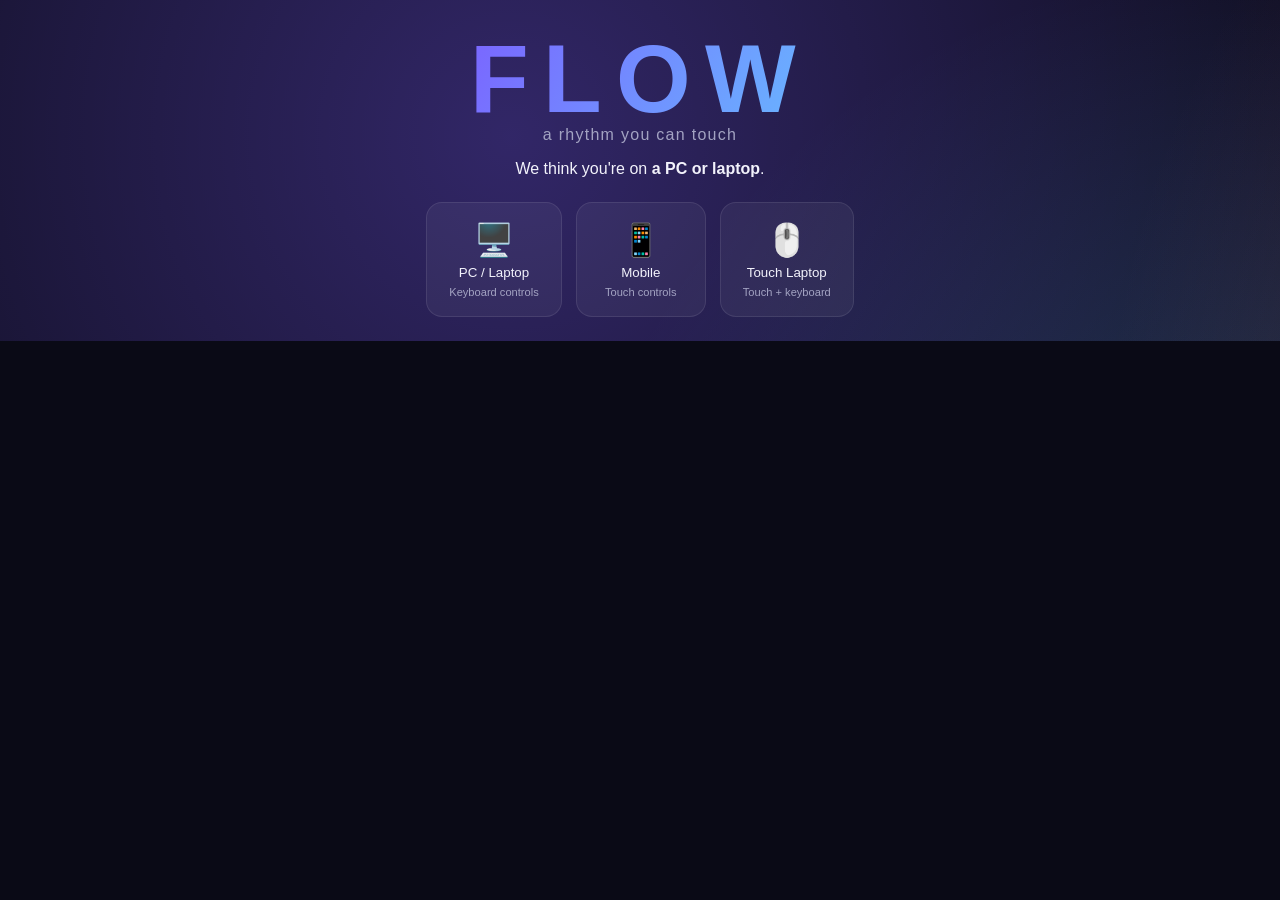
==== index.html @ d4b18729 "Build Flow: a mobile/touch-compatible 3D rhythm game - Auto device detection (PC/Mobile/Touch) with " ====
<!doctype html>
<html lang="en">
<head>
<meta charset="UTF-8" />
<meta name="viewport" content="width=device-width, initial-scale=1, maximum-scale=1, user-scalable=no, viewport-fit=cover" />
<title>Flow — Rhythm Game</title>
<meta name="theme-color" content="#0a0a16" />
<link rel="stylesheet" href="css/style.css" />
</head>
<body>

<!-- ===================== BOOT / DEVICE DETECT ===================== -->
<section id="screen-boot" class="screen active">
  <div class="boot-bg"></div>
  <div class="boot-content">
    <h1 class="logo">FLOW</h1>
    <p class="tagline">a rhythm you can touch</p>
    <div id="boot-detecting" class="boot-detecting">
      <div class="spinner"></div>
      <p>Detecting your device…</p>
    </div>
    <div id="boot-result" class="boot-result hidden">
      <p id="boot-guess-text">We think you're on <strong id="boot-guess">a device</strong>.</p>
      <div class="boot-choices">
        <button class="choice-card" data-platform="pc">
          <span class="choice-icon">🖥️</span>
          <span>PC / Laptop</span>
          <small>Keyboard controls</small>
        </button>
        <button class="choice-card" data-platform="mobile">
          <span class="choice-icon">📱</span>
          <span>Mobile</span>
          <small>Touch controls</small>
        </button>
        <button class="choice-card" data-platform="touch">
          <span class="choice-icon">🖱️</span>
          <span>Touch Laptop</span>
          <small>Touch + keyboard</small>
        </button>
      </div>
    </div>
  </div>
</section>

<!-- ===================== MAIN MENU ===================== -->
<section id="screen-menu" class="screen">
  <div class="menu-bg" id="menu-bg"></div>
  <header class="menu-header">
    <h1 class="logo small">FLOW</h1>
    <button id="btn-settings" class="icon-btn" aria-label="Settings">⚙️</button>
  </header>
  <nav class="menu-grid">
    <button class="menu-tile tile-story" data-go="screen-story">
      <span class="tile-emoji">📖</span>
      <span class="tile-title">Story Mode</span>
      <span class="tile-sub">An original 6-chapter journey</span>
    </button>
    <button class="menu-tile tile-library" data-go="screen-library">
      <span class="tile-emoji">🎵</span>
      <span class="tile-title">Your Music</span>
      <span class="tile-sub">Play your own songs</span>
    </button>
    <button class="menu-tile tile-connect" id="tile-connect">
      <span class="tile-emoji">🔗</span>
      <span class="tile-title">Connect Streaming</span>
      <span class="tile-sub">Spotify / Apple Music</span>
    </button>
    <button class="menu-tile tile-freeplay" id="tile-freeplay" disabled>
      <span class="tile-emoji">⚡</span>
      <span class="tile-title">Quick Flow</span>
      <span class="tile-sub">Random track from your library</span>
    </button>
  </nav>
  <footer class="menu-footer">
    <span id="menu-platform-badge" class="badge"></span>
  </footer>
</section>

<!-- ===================== SETTINGS ===================== -->
<section id="screen-settings" class="screen">
  <div class="panel-header">
    <button class="back-btn" data-go="screen-menu">←</button>
    <h2>Settings</h2>
  </div>
  <div class="settings-list">
    <label class="setting-row">
      <span>Graphics quality</span>
      <select id="opt-quality">
        <option value="auto">Auto (recommended)</option>
        <option value="low">Low — old laptops</option>
        <option value="medium">Medium</option>
        <option value="high">High</option>
      </select>
    </label>
    <label class="setting-row">
      <span>Screen shake</span>
      <input type="checkbox" id="opt-shake" checked />
    </label>
    <label class="setting-row">
      <span>Particles</span>
      <input type="checkbox" id="opt-particles" checked />
    </label>
    <label class="setting-row">
      <span>Control scheme</span>
      <select id="opt-platform">
        <option value="pc">PC / Keyboard</option>
        <option value="mobile">Mobile / Touch</option>
        <option value="touch">Touch Laptop</option>
      </select>
    </label>
    <div class="setting-row">
      <span id="fps-readout">FPS: --</span>
    </div>
  </div>
</section>

<!-- ===================== STORY MODE (chapter select) ===================== -->
<section id="screen-story" class="screen">
  <div class="panel-header">
    <button class="back-btn" data-go="screen-menu">←</button>
    <h2>Story Mode</h2>
  </div>
  <div id="story-chapters" class="chapter-grid"></div>
</section>

<!-- ===================== NARRATIVE ===================== -->
<section id="screen-narrative" class="screen">
  <div class="narrative-wrap">
    <div id="narrative-art" class="narrative-art"></div>
    <div class="narrative-box">
      <div id="narrative-speaker" class="narrative-speaker"></div>
      <p id="narrative-text" class="narrative-text"></p>
      <button id="narrative-continue" class="primary-btn">Continue ▸</button>
    </div>
  </div>
</section>

<!-- ===================== YOUR MUSIC LIBRARY ===================== -->
<section id="screen-library" class="screen">
  <div class="panel-header">
    <button class="back-btn" data-go="screen-menu">←</button>
    <h2>Your Music</h2>
  </div>
  <div class="library-toolbar">
    <input id="library-search" type="search" placeholder="Search by artist or title…" autocomplete="off" />
    <button id="btn-add-track" class="primary-btn small">＋ Add Song</button>
  </div>
  <div id="library-empty" class="library-empty">
    <p>No songs yet. Add an audio file (and optional album art + lyrics) to get started.</p>
  </div>
  <div id="library-list" class="library-list"></div>

  <input type="file" id="file-audio" accept="audio/*" class="hidden-input" />
  <input type="file" id="file-art" accept="image/*" class="hidden-input" />
  <input type="file" id="file-lyrics" accept=".lrc,.txt" class="hidden-input" />
</section>

<!-- ===================== ADD TRACK MODAL ===================== -->
<div id="modal-add-track" class="modal hidden">
  <div class="modal-card">
    <h3>Add a song</h3>
    <button class="upload-row" id="pick-audio">🎧 <span id="pick-audio-label">Choose audio file (required)</span></button>
    <button class="upload-row" id="pick-art">🖼️ <span id="pick-art-label">Choose album art (optional)</span></button>
    <button class="upload-row" id="pick-lyrics">📝 <span id="pick-lyrics-label">Choose lyrics .lrc/.txt (optional)</span></button>
    <div id="art-preview-wrap" class="art-preview-wrap hidden">
      <img id="art-preview" alt="album art preview" />
    </div>
    <label class="field">
      <span>Title</span>
      <input id="add-title" type="text" placeholder="Song title" />
    </label>
    <label class="field">
      <span>Artist</span>
      <input id="add-artist" type="text" placeholder="Artist name" />
    </label>
    <div class="modal-actions">
      <button id="add-cancel" class="ghost-btn">Cancel</button>
      <button id="add-save" class="primary-btn">Save Song</button>
    </div>
  </div>
</div>

<!-- ===================== CONNECT STREAMING ===================== -->
<div id="modal-connect" class="modal hidden">
  <div class="modal-card">
    <h3>Connect Spotify / Apple Music</h3>
    <p class="modal-note">
      Streaming APIs require a registered developer app, server-side OAuth secrets,
      and (for Spotify) a Premium account for full-track playback — none of which
      can be safely embedded in a downloadable client. Rather than faking a search
      that returns random unrelated songs, Flow keeps this path honest:
    </p>
    <ul class="modal-list">
      <li>✅ Use <strong>Your Music</strong> to import any song you own or have rights to as a local file — full accuracy, works offline.</li>
      <li>🛠️ If you run your own backend, drop your Spotify/Apple client credentials into <code>js/streaming-config.js</code> and flip <code>ENABLED = true</code> — Flow already calls the hook in <code>js/streaming.js</code>.</li>
    </ul>
    <div class="modal-actions">
      <button id="connect-close" class="primary-btn">Got it</button>
    </div>
  </div>
</div>

<!-- ===================== GAME ===================== -->
<section id="screen-game" class="screen">
  <canvas id="game-canvas"></canvas>
  <div id="game-vignette"></div>

  <div class="hud-top">
    <div class="hud-left">
      <div id="hud-score">0</div>
      <div id="hud-combo" class="hud-combo hidden">0x</div>
    </div>
    <div id="album-corner" class="album-corner hidden">
      <img id="album-corner-img" alt="" />
      <div class="album-corner-text">
        <div id="album-corner-title"></div>
        <div id="album-corner-artist"></div>
      </div>
    </div>
    <button id="btn-pause" class="icon-btn">⏸</button>
  </div>

  <div id="flow-meter" class="flow-meter"><div id="flow-fill" class="flow-fill"></div><span>FLOW</span></div>

  <div id="lyrics-panel" class="lyrics-panel hidden">
    <div id="lyrics-scroll" class="lyrics-scroll"></div>
  </div>

  <div id="touch-lanes" class="touch-lanes hidden"></div>

  <div id="judgement-pop" class="judgement-pop"></div>

  <div id="pause-overlay" class="modal hidden">
    <div class="modal-card">
      <h3>Paused</h3>
      <div class="modal-actions vertical">
        <button id="btn-resume" class="primary-btn">Resume</button>
        <button id="btn-restart" class="ghost-btn">Restart Song</button>
        <button id="btn-quit" class="ghost-btn">Quit to Menu</button>
      </div>
    </div>
  </div>
</section>

<!-- ===================== RESULTS ===================== -->
<section id="screen-results" class="screen">
  <div class="results-wrap">
    <h2 id="results-title">Song Complete</h2>
    <div class="results-grade" id="results-grade">S</div>
    <div class="results-stats">
      <div><span id="stat-score">0</span><small>Score</small></div>
      <div><span id="stat-combo">0</span><small>Max Combo</small></div>
      <div><span id="stat-accuracy">0%</span><small>Accuracy</small></div>
    </div>
    <div class="results-breakdown">
      <div class="judge-row perfect"><span>Perfect</span><span id="j-perfect">0</span></div>
      <div class="judge-row great"><span>Great</span><span id="j-great">0</span></div>
      <div class="judge-row good"><span>Good</span><span id="j-good">0</span></div>
      <div class="judge-row miss"><span>Miss</span><span id="j-miss">0</span></div>
    </div>
    <div class="modal-actions">
      <button id="results-continue" class="primary-btn">Continue</button>
      <button id="results-menu" class="ghost-btn">Menu</button>
    </div>
  </div>
</section>

<script src="js/vendor/three.min.js"></script>
<script src="js/device.js"></script>
<script src="js/color.js"></script>
<script src="js/audio-engine.js"></script>
<script src="js/story-data.js"></script>
<script src="js/streaming-config.js"></script>
<script src="js/streaming.js"></script>
<script src="js/library.js"></script>
<script src="js/lyrics.js"></script>
<script src="js/game.js"></script>
<script src="js/main.js"></script>
</body>
</html>
---- css/style.css ----
/* ===== Design tokens ===== */
:root{
  --bg: #0a0a16;
  --bg2: #12122a;
  --primary: #7c5cff;
  --primary2: #ff5ca8;
  --accent: #5cf0ff;
  --text: #f2f2fb;
  --text-dim: #a3a3c2;
  --card: rgba(255,255,255,0.05);
  --card-border: rgba(255,255,255,0.09);
  --danger: #ff5c5c;
  --good: #5cff9d;
  --safe-top: env(safe-area-inset-top, 0px);
  --safe-bottom: env(safe-area-inset-bottom, 0px);
  --safe-left: env(safe-area-inset-left, 0px);
  --safe-right: env(safe-area-inset-right, 0px);
}

*{ box-sizing:border-box; -webkit-tap-highlight-color: transparent; }
html,body{
  margin:0; padding:0; width:100%; height:100%; overflow:hidden;
  background:var(--bg); color:var(--text);
  font-family: -apple-system, BlinkMacSystemFont, "Segoe UI", Roboto, Inter, sans-serif;
  touch-action: none;
  user-select: none;
}
button, select, input{ font-family: inherit; }

.hidden{ display:none !important; }

/* ===== Screens ===== */
.screen{
  position:fixed; inset:0; display:none; flex-direction:column;
  padding-top: var(--safe-top); padding-bottom: var(--safe-bottom);
  padding-left: var(--safe-left); padding-right: var(--safe-right);
}
.screen.active{ display:flex; animation: screenIn .45s cubic-bezier(.2,.9,.25,1); }
@keyframes screenIn{
  from{ opacity:0; transform: translateY(14px) scale(.99); }
  to{ opacity:1; transform: translateY(0) scale(1); }
}

/* ===== Boot ===== */
#screen-boot{ align-items:center; justify-content:center; position:relative; }
.boot-bg{
  position:absolute; inset:0;
  background:
    radial-gradient(circle at 20% 20%, rgba(124,92,255,.35), transparent 45%),
    radial-gradient(circle at 80% 70%, rgba(255,92,168,.3), transparent 45%),
    radial-gradient(circle at 50% 100%, rgba(92,240,255,.2), transparent 50%),
    var(--bg);
  background-size: 200% 200%;
  animation: bgDrift 14s ease-in-out infinite alternate;
}
@keyframes bgDrift{ from{ background-position:0% 0%; } to{ background-position:100% 100%; } }
.boot-content{ position:relative; text-align:center; padding:24px; z-index:1; }
.logo{
  font-size: clamp(3rem, 12vw, 6rem); margin:0; letter-spacing:.15em;
  background: linear-gradient(120deg, var(--primary), var(--accent), var(--primary2));
  background-size: 300% 300%;
  -webkit-background-clip:text; background-clip:text; color:transparent;
  animation: gradientMove 6s ease infinite;
  font-weight:800;
}
.logo.small{ font-size: 1.6rem; margin:0; }
@keyframes gradientMove{ 0%{background-position:0% 50%} 50%{background-position:100% 50%} 100%{background-position:0% 50%} }
.tagline{ color:var(--text-dim); margin-top:-.5rem; letter-spacing:.08em; }
.spinner{
  width:36px; height:36px; margin: 1.5rem auto .5rem;
  border-radius:50%; border:3px solid var(--card-border); border-top-color: var(--accent);
  animation: spin 1s linear infinite;
}
@keyframes spin{ to{ transform:rotate(360deg); } }
.boot-detecting p{ color:var(--text-dim); }
.boot-result.hidden{ display:none; }
.boot-choices{ display:flex; gap:14px; flex-wrap:wrap; justify-content:center; margin-top:1.5rem; }
.choice-card{
  background:var(--card); border:1px solid var(--card-border); border-radius:16px;
  color:var(--text); padding:18px 22px; min-width:130px; cursor:pointer;
  display:flex; flex-direction:column; align-items:center; gap:6px;
  transition: transform .18s ease, background .18s ease, box-shadow .18s ease;
}
.choice-card:hover, .choice-card:active{ transform: translateY(-4px) scale(1.03); background: rgba(124,92,255,.18); box-shadow: 0 10px 30px rgba(124,92,255,.25); }
.choice-card .choice-icon{ font-size:2rem; }
.choice-card small{ color:var(--text-dim); }

/* ===== Menu ===== */
#screen-menu{ position:relative; align-items:stretch; }
.menu-bg{
  position:absolute; inset:0; z-index:0; overflow:hidden;
}
.menu-bg::before{
  content:""; position:absolute; width:70vmax; height:70vmax; right:-20vmax; bottom:-25vmax; border-radius:50%;
  background: radial-gradient(circle, rgba(255,92,168,.16), rgba(92,240,255,.1) 55%, transparent 72%);
  filter: blur(10px);
  animation: horizonHue 150s ease-in-out infinite alternate;
}
.menu-bg::after{
  content:""; position:absolute; inset:0;
  background: radial-gradient(circle at 15% 0%, rgba(124,92,255,.16), transparent 55%), var(--bg);
}
@keyframes horizonHue{
  from{ filter: blur(10px) hue-rotate(0deg); }
  to{ filter: blur(10px) hue-rotate(45deg); }
}
.menu-header{ display:flex; align-items:center; justify-content:space-between; padding: 16px 20px; position:relative; z-index:1; }
.icon-btn{
  background:var(--card); border:1px solid var(--card-border); color:var(--text);
  width:42px; height:42px; border-radius:50%; font-size:1.1rem; cursor:pointer;
}
.icon-btn:active{ transform: scale(.92); }
.menu-grid{
  position:relative; z-index:1; flex:1; display:grid; gap:16px; padding: 10px 20px 20px;
  grid-template-columns: repeat(2, 1fr);
  align-content:center; max-width:760px; margin:0 auto; width:100%;
}
.menu-tile{
  background:var(--card); border:1px solid var(--card-border); border-radius:20px;
  color:var(--text); display:flex; flex-direction:column; align-items:flex-start; justify-content:flex-end;
  gap:4px; padding:18px; text-align:left; cursor:pointer; position:relative; overflow:hidden;
  min-height: 130px;
  transition: transform .2s cubic-bezier(.2,.9,.25,1), box-shadow .2s ease;
}
.menu-tile::before{
  content:""; position:absolute; inset:0; opacity:.5;
  background: linear-gradient(135deg, rgba(124,92,255,.35), transparent 60%);
  transition: opacity .3s ease;
}
.menu-tile:hover, .menu-tile:active{ transform: translateY(-5px); box-shadow:0 14px 34px rgba(0,0,0,.35); }
.menu-tile:disabled{ opacity:.4; cursor:not-allowed; }
.tile-emoji{ font-size:1.8rem; z-index:1; }
.tile-title{ font-weight:700; font-size:1.05rem; z-index:1; }
.tile-sub{ color:var(--text-dim); font-size:.8rem; z-index:1; }
.menu-footer{ text-align:center; padding-bottom:14px; position:relative; z-index:1; }
.badge{ background:var(--card); border:1px solid var(--card-border); border-radius:20px; padding:4px 14px; font-size:.75rem; color:var(--text-dim); }

/* ===== Panels (settings/story/library) ===== */
.panel-header{ display:flex; align-items:center; gap:12px; padding: 16px 18px; }
.panel-header h2{ margin:0; }
.back-btn{
  background:var(--card); border:1px solid var(--card-border); color:var(--text);
  width:38px; height:38px; border-radius:50%; cursor:pointer; font-size:1.1rem;
}
.settings-list{ padding: 0 20px; display:flex; flex-direction:column; gap:14px; overflow-y:auto; }
.setting-row{ display:flex; align-items:center; justify-content:space-between; background:var(--card); border:1px solid var(--card-border); padding:14px 16px; border-radius:14px; }
.setting-row select{ background:#1a1a36; color:var(--text); border:1px solid var(--card-border); border-radius:8px; padding:6px 10px; }
.setting-row input[type=checkbox]{ width:20px; height:20px; }

/* ===== Story chapters ===== */
.chapter-grid{ flex:1; overflow-y:auto; padding: 6px 20px 20px; display:grid; gap:14px; grid-template-columns: repeat(auto-fill, minmax(220px,1fr)); }
.chapter-card{
  border-radius:18px; padding:16px; min-height:150px; cursor:pointer; position:relative; overflow:hidden;
  border:1px solid var(--card-border); color:#fff; display:flex; flex-direction:column; justify-content:flex-end;
  transition: transform .2s ease;
}
.chapter-card:hover, .chapter-card:active{ transform: scale(1.03); }
.chapter-card .ch-num{ position:absolute; top:12px; left:14px; font-size:.75rem; opacity:.8; letter-spacing:.1em; }
.chapter-card .ch-title{ font-weight:800; font-size:1.15rem; }
.chapter-card .ch-mood{ font-size:.78rem; opacity:.85; }
.chapter-card .ch-lock{ position:absolute; top:12px; right:14px; font-size:1.1rem; }
.chapter-card.locked{ filter:grayscale(.8) brightness(.6); cursor:not-allowed; }
.chapter-card .ch-stars{ margin-top:6px; letter-spacing:2px; }

/* ===== Narrative ===== */
#screen-narrative{ align-items:center; justify-content:center; background: var(--bg); }
.narrative-wrap{ width:min(720px, 92vw); display:flex; flex-direction:column; align-items:center; gap:18px; }
.narrative-art{ width:160px; height:160px; border-radius:24px; box-shadow:0 20px 60px rgba(0,0,0,.5); animation: floatY 3.5s ease-in-out infinite; }
@keyframes floatY{ 0%,100%{ transform:translateY(0);} 50%{ transform:translateY(-10px);} }
.narrative-box{ background:var(--card); border:1px solid var(--card-border); border-radius:20px; padding:22px; width:100%; }
.narrative-speaker{ font-weight:700; color:var(--accent); margin-bottom:6px; letter-spacing:.05em; }
.narrative-text{ min-height:70px; line-height:1.5; }
.primary-btn{
  background: linear-gradient(120deg, var(--primary), var(--primary2));
  border:none; color:#fff; padding:12px 22px; border-radius:14px; font-weight:700; cursor:pointer;
  transition: transform .15s ease, box-shadow .15s ease;
}
.primary-btn:active{ transform: scale(.96); }
.primary-btn.small{ padding:8px 16px; font-size:.85rem; }
.ghost-btn{
  background:transparent; border:1px solid var(--card-border); color:var(--text);
  padding:12px 22px; border-radius:14px; cursor:pointer;
}

/* ===== Library ===== */
.library-toolbar{ display:flex; gap:10px; padding: 0 20px 12px; }
#library-search{
  flex:1; background:var(--card); border:1px solid var(--card-border); color:var(--text);
  padding:12px 14px; border-radius:14px; font-size:1rem;
}
.library-empty{ text-align:center; color:var(--text-dim); padding: 40px 24px; }
.library-list{ flex:1; overflow-y:auto; padding: 0 20px 20px; display:flex; flex-direction:column; gap:10px; }
.track-row{
  display:flex; align-items:center; gap:12px; background:var(--card); border:1px solid var(--card-border);
  border-radius:16px; padding:10px; cursor:pointer; transition: transform .15s ease, background .15s ease;
}
.track-row:hover, .track-row:active{ transform: translateX(4px); background: rgba(124,92,255,.12); }
.track-art{ width:52px; height:52px; border-radius:10px; object-fit:cover; background:#222; flex-shrink:0; }
.track-meta{ flex:1; min-width:0; }
.track-title{ font-weight:600; white-space:nowrap; overflow:hidden; text-overflow:ellipsis; }
.track-artist{ color:var(--text-dim); font-size:.85rem; white-space:nowrap; overflow:hidden; text-overflow:ellipsis; }
.track-del{ background:none; border:none; color:var(--danger); font-size:1.1rem; cursor:pointer; padding:8px; }
.hidden-input{ display:none; }

/* ===== Modal ===== */
.modal{ position:fixed; inset:0; background:rgba(4,4,12,.7); backdrop-filter: blur(6px); display:flex; align-items:center; justify-content:center; z-index:50; padding:16px; }
.modal.hidden{ display:none; }
.modal-card{ background:var(--bg2); border:1px solid var(--card-border); border-radius:22px; padding:22px; width:min(440px,94vw); max-height:88vh; overflow-y:auto; }
.modal-card h3{ margin-top:0; }
.modal-note{ color:var(--text-dim); font-size:.88rem; line-height:1.5; }
.modal-list{ font-size:.85rem; color:var(--text-dim); line-height:1.6; padding-left:1.1em; }
.upload-row{
  width:100%; text-align:left; background:var(--card); border:1px solid var(--card-border); color:var(--text);
  padding:14px; border-radius:12px; margin-bottom:10px; cursor:pointer; display:flex; gap:10px; align-items:center;
}
.art-preview-wrap{ text-align:center; margin-bottom:10px; }
.art-preview-wrap img{ width:100px; height:100px; object-fit:cover; border-radius:14px; }
.field{ display:block; margin-bottom:10px; }
.field span{ display:block; font-size:.8rem; color:var(--text-dim); margin-bottom:4px; }
.field input{ width:100%; background:var(--card); border:1px solid var(--card-border); color:var(--text); padding:10px 12px; border-radius:10px; }
.modal-actions{ display:flex; gap:10px; justify-content:flex-end; margin-top:14px; }
.modal-actions.vertical{ flex-direction:column; }

/* ===== Game ===== */
#screen-game{ padding:0; background:#000; }
#game-canvas{ position:absolute; inset:0; width:100%; height:100%; display:block; }
#game-vignette{ position:absolute; inset:0; pointer-events:none; box-shadow: inset 0 0 160px rgba(0,0,0,.75); }
.hud-top{
  position:absolute; top: calc(var(--safe-top) + 10px); left:0; right:0; display:flex; align-items:center;
  justify-content:space-between; padding: 0 16px; z-index:5;
}
.hud-left{ display:flex; align-items:baseline; gap:10px; }
#hud-score{ font-size:1.6rem; font-weight:800; text-shadow:0 0 12px rgba(124,92,255,.8); font-variant-numeric: tabular-nums; }
.hud-combo{ color: var(--primary2); font-weight:800; font-size:1.1rem; animation: comboPulse .25s ease; }
@keyframes comboPulse{ from{ transform:scale(1.4);} to{ transform:scale(1);} }
.album-corner{ display:flex; align-items:center; gap:8px; background:rgba(0,0,0,.35); border-radius:14px; padding:6px 10px; backdrop-filter: blur(4px); }
.album-corner img{ width:34px; height:34px; border-radius:8px; object-fit:cover; }
.album-corner-text{ font-size:.7rem; line-height:1.2; max-width:120px; }
#album-corner-title{ font-weight:700; white-space:nowrap; overflow:hidden; text-overflow:ellipsis; }
#album-corner-artist{ color:var(--text-dim); white-space:nowrap; overflow:hidden; text-overflow:ellipsis; }

.flow-meter{
  position:absolute; top: calc(var(--safe-top) + 56px); left:16px; width:110px; height:14px;
  background:rgba(255,255,255,.08); border-radius:10px; overflow:hidden; z-index:5;
  border:1px solid var(--card-border); display:flex; align-items:center;
}
.flow-meter span{ position:absolute; left:6px; font-size:.55rem; letter-spacing:.1em; color:#fff; font-weight:700; z-index:1; }
.flow-fill{ height:100%; width:0%; background:linear-gradient(90deg, var(--accent), var(--primary2)); transition: width .15s linear; }

.lyrics-panel{
  position:absolute; top: 0; right:0; bottom:0; width: min(300px, 34vw);
  padding: 90px 18px 140px 22px; z-index:4; overflow:hidden;
  background: linear-gradient(90deg, transparent, rgba(6,6,16,.55) 30%);
  display:flex; align-items:center;
}
.lyrics-scroll{ display:flex; flex-direction:column; gap:14px; width:100%; transition: transform .35s ease; }
.lyric-line{ color: var(--text-dim); font-size:.95rem; line-height:1.4; opacity:.5; transition: all .3s ease; text-align:right; }
.lyric-line.active{ color:#fff; opacity:1; font-weight:700; font-size:1.15rem; text-shadow:0 0 14px rgba(124,92,255,.7); }

.touch-lanes{ position:absolute; left:0; right:0; bottom:0; height:26%; display:flex; z-index:6; padding-bottom: var(--safe-bottom); }
.touch-lane{ flex:1; border-top:2px solid rgba(255,255,255,.06); position:relative; }
.touch-lane::after{ content:attr(data-key); position:absolute; bottom:10px; left:50%; transform:translateX(-50%); color:rgba(255,255,255,.25); font-size:.75rem; font-weight:700; }
.touch-lane.pressed{ background: rgba(255,255,255,.12); }

.judgement-pop{
  position:absolute; left:50%; top:38%; transform:translate(-50%,-50%); z-index:6;
  font-size:1.8rem; font-weight:800; opacity:0; pointer-events:none;
}
.judgement-pop.show{ animation: judgePop .55s cubic-bezier(.2,.9,.25,1); }
@keyframes judgePop{
  0%{ opacity:0; transform:translate(-50%,-30%) scale(.6); }
  15%{ opacity:1; transform:translate(-50%,-50%) scale(1.15); }
  30%{ transform:translate(-50%,-50%) scale(1); }
  100%{ opacity:0; transform:translate(-50%,-65%) scale(1); }
}
.j-perfect{ color:#5cf0ff; text-shadow:0 0 16px #5cf0ff; }
.j-great{ color:#7cff5c; text-shadow:0 0 16px #7cff5c; }
.j-good{ color:#ffd75c; text-shadow:0 0 16px #ffd75c; }
.j-miss{ color:#ff5c5c; text-shadow:0 0 16px #ff5c5c; }

/* ===== Results ===== */
#screen-results{ align-items:center; justify-content:center; }
.results-wrap{ text-align:center; width:min(420px,92vw); }
.results-grade{
  font-size:5rem; font-weight:900; margin:6px 0;
  background: linear-gradient(120deg, var(--accent), var(--primary2));
  -webkit-background-clip:text; background-clip:text; color:transparent;
  animation: gradeIn .5s cubic-bezier(.2,.9,.25,1);
}
@keyframes gradeIn{ from{ transform:scale(.4) rotate(-8deg); opacity:0;} to{ transform:scale(1) rotate(0); opacity:1;} }
.results-stats{ display:flex; justify-content:center; gap:24px; margin:14px 0 20px; }
.results-stats span{ display:block; font-size:1.3rem; font-weight:800; }
.results-stats small{ color:var(--text-dim); font-size:.75rem; }
.results-breakdown{ background:var(--card); border:1px solid var(--card-border); border-radius:16px; padding:14px; margin-bottom:18px; }
.judge-row{ display:flex; justify-content:space-between; padding:5px 4px; font-size:.9rem; }
.judge-row.perfect span:first-child{ color:#5cf0ff; }
.judge-row.great span:first-child{ color:#7cff5c; }
.judge-row.good span:first-child{ color:#ffd75c; }
.judge-row.miss span:first-child{ color:#ff5c5c; }

/* ===== Responsive ===== */
@media (max-width: 640px){
  .menu-grid{ grid-template-columns: 1fr; }
  .lyrics-panel{ width: 100%; padding: 90px 16px 160px; background: linear-gradient(180deg, transparent, rgba(6,6,16,.7) 60%); align-items:flex-end; }
  .lyric-line{ text-align:right; }
  .touch-lanes{ height:24%; }
  .narrative-art{ width:110px; height:110px; }
}
@media (min-width: 641px) and (pointer:fine){
  .touch-lanes.hidden{ display:none; }
}
@media (prefers-reduced-motion: reduce){
  *{ animation-duration: .001s !important; transition-duration: .001s !important; }
}
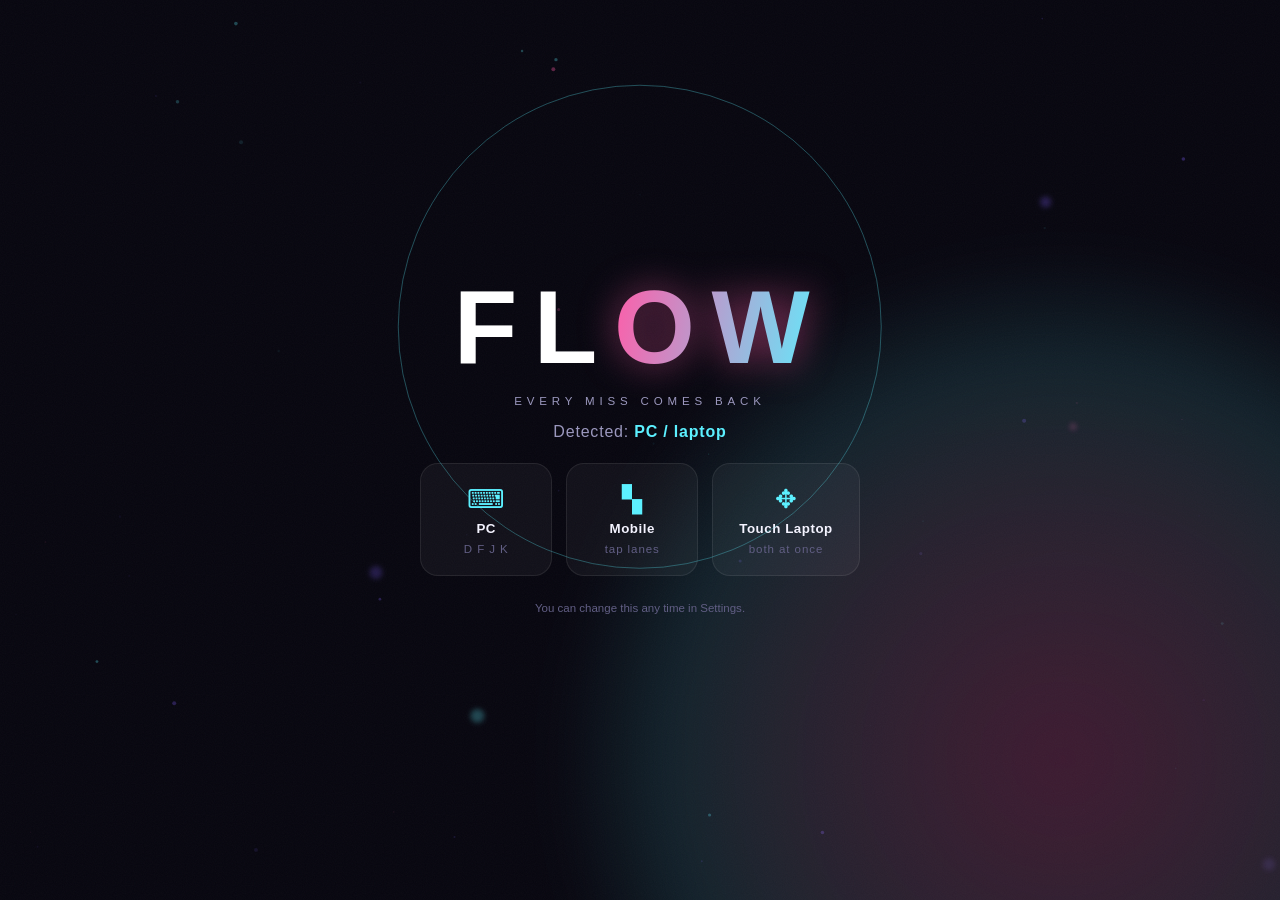
==== commit b883bdea: "Rebuild Flow: layered live synthesis, 10 modes, new mechanics Engine rewrite: - Audio: beat/tempo-ma" ====
--- a/index.html
+++ b/index.html
@@ -3,80 +3,85 @@
 <head>
 <meta charset="UTF-8" />
 <meta name="viewport" content="width=device-width, initial-scale=1, maximum-scale=1, user-scalable=no, viewport-fit=cover" />
-<title>Flow — Rhythm Game</title>
-<meta name="theme-color" content="#0a0a16" />
+<title>FLOW — Rhythm Reimagined</title>
+<meta name="theme-color" content="#07060f" />
 <link rel="stylesheet" href="css/style.css" />
 </head>
 <body>
 
-<!-- ===================== BOOT / DEVICE DETECT ===================== -->
+<div id="fx-layer">
+  <canvas id="particle-canvas"></canvas>
+  <div class="horizon-glow"></div>
+  <div class="grain"></div>
+</div>
+
+<!-- ============ BOOT / DEVICE DETECT ============ -->
 <section id="screen-boot" class="screen active">
-  <div class="boot-bg"></div>
   <div class="boot-content">
-    <h1 class="logo">FLOW</h1>
-    <p class="tagline">a rhythm you can touch</p>
+    <div class="logo-wrap">
+      <h1 class="logo"><span class="logo-a">FL</span><span class="logo-b">OW</span></h1>
+      <div class="logo-pulse-ring"></div>
+    </div>
+    <p class="tagline">every miss comes back</p>
+
     <div id="boot-detecting" class="boot-detecting">
-      <div class="spinner"></div>
-      <p>Detecting your device…</p>
-    </div>
+      <div class="eq-loader"><i></i><i></i><i></i><i></i><i></i></div>
+      <p>Reading your device…</p>
+    </div>
+
     <div id="boot-result" class="boot-result hidden">
-      <p id="boot-guess-text">We think you're on <strong id="boot-guess">a device</strong>.</p>
+      <p class="boot-guess-line">Detected: <strong id="boot-guess">—</strong></p>
       <div class="boot-choices">
         <button class="choice-card" data-platform="pc">
-          <span class="choice-icon">🖥️</span>
-          <span>PC / Laptop</span>
-          <small>Keyboard controls</small>
+          <span class="choice-icon">⌨</span>
+          <span class="choice-name">PC</span>
+          <small>D F J K</small>
         </button>
         <button class="choice-card" data-platform="mobile">
-          <span class="choice-icon">📱</span>
-          <span>Mobile</span>
-          <small>Touch controls</small>
+          <span class="choice-icon">▚</span>
+          <span class="choice-name">Mobile</span>
+          <small>tap lanes</small>
         </button>
         <button class="choice-card" data-platform="touch">
-          <span class="choice-icon">🖱️</span>
-          <span>Touch Laptop</span>
-          <small>Touch + keyboard</small>
+          <span class="choice-icon">✥</span>
+          <span class="choice-name">Touch Laptop</span>
+          <small>both at once</small>
         </button>
       </div>
-    </div>
-  </div>
-</section>
-
-<!-- ===================== MAIN MENU ===================== -->
+      <p class="boot-hint">You can change this any time in Settings.</p>
+    </div>
+  </div>
+</section>
+
+<!-- ============ MAIN MENU ============ -->
 <section id="screen-menu" class="screen">
-  <div class="menu-bg" id="menu-bg"></div>
+  <div class="menu-disc" id="menu-disc"><div class="menu-disc-inner"></div></div>
+
   <header class="menu-header">
-    <h1 class="logo small">FLOW</h1>
-    <button id="btn-settings" class="icon-btn" aria-label="Settings">⚙️</button>
+    <h1 class="logo tiny"><span class="logo-a">FL</span><span class="logo-b">OW</span></h1>
+    <div class="header-actions">
+      <button id="btn-settings" class="icon-btn" aria-label="Settings">⚙</button>
+    </div>
   </header>
-  <nav class="menu-grid">
-    <button class="menu-tile tile-story" data-go="screen-story">
-      <span class="tile-emoji">📖</span>
-      <span class="tile-title">Story Mode</span>
-      <span class="tile-sub">An original 6-chapter journey</span>
-    </button>
-    <button class="menu-tile tile-library" data-go="screen-library">
-      <span class="tile-emoji">🎵</span>
-      <span class="tile-title">Your Music</span>
-      <span class="tile-sub">Play your own songs</span>
-    </button>
-    <button class="menu-tile tile-connect" id="tile-connect">
-      <span class="tile-emoji">🔗</span>
-      <span class="tile-title">Connect Streaming</span>
-      <span class="tile-sub">Spotify / Apple Music</span>
-    </button>
-    <button class="menu-tile tile-freeplay" id="tile-freeplay" disabled>
-      <span class="tile-emoji">⚡</span>
-      <span class="tile-title">Quick Flow</span>
-      <span class="tile-sub">Random track from your library</span>
-    </button>
-  </nav>
+
+  <div class="menu-body">
+    <nav class="mode-list" id="mode-list"></nav>
+  </div>
+
   <footer class="menu-footer">
+    <div id="last-played" class="last-played hidden">
+      <img id="last-played-art" alt="" />
+      <div>
+        <div class="lp-label">CONTINUE</div>
+        <div id="lp-title" class="lp-title"></div>
+      </div>
+      <button id="lp-go" class="lp-go">▸</button>
+    </div>
     <span id="menu-platform-badge" class="badge"></span>
   </footer>
 </section>
 
-<!-- ===================== SETTINGS ===================== -->
+<!-- ============ SETTINGS ============ -->
 <section id="screen-settings" class="screen">
   <div class="panel-header">
     <button class="back-btn" data-go="screen-menu">←</button>
@@ -84,21 +89,13 @@
   </div>
   <div class="settings-list">
     <label class="setting-row">
-      <span>Graphics quality</span>
+      <span>Graphics quality<small>Auto watches your framerate and adapts</small></span>
       <select id="opt-quality">
-        <option value="auto">Auto (recommended)</option>
+        <option value="auto">Auto</option>
         <option value="low">Low — old laptops</option>
         <option value="medium">Medium</option>
         <option value="high">High</option>
       </select>
-    </label>
-    <label class="setting-row">
-      <span>Screen shake</span>
-      <input type="checkbox" id="opt-shake" checked />
-    </label>
-    <label class="setting-row">
-      <span>Particles</span>
-      <input type="checkbox" id="opt-particles" checked />
     </label>
     <label class="setting-row">
       <span>Control scheme</span>
@@ -108,25 +105,47 @@
         <option value="touch">Touch Laptop</option>
       </select>
     </label>
-    <div class="setting-row">
-      <span id="fps-readout">FPS: --</span>
-    </div>
-  </div>
-</section>
-
-<!-- ===================== STORY MODE (chapter select) ===================== -->
-<section id="screen-story" class="screen">
+    <label class="setting-row">
+      <span>Screen shake</span>
+      <input type="checkbox" id="opt-shake" checked />
+    </label>
+    <label class="setting-row">
+      <span>Particles</span>
+      <input type="checkbox" id="opt-particles" checked />
+    </label>
+    <label class="setting-row">
+      <span>Note trails</span>
+      <input type="checkbox" id="opt-trails" checked />
+    </label>
+    <label class="setting-row">
+      <span>Echo Debt<small>Missed notes return later in the song</small></span>
+      <input type="checkbox" id="opt-echo" checked />
+    </label>
+    <label class="setting-row">
+      <span>Audio offset<small id="offset-val">0 ms</small></span>
+      <input type="range" id="opt-offset" min="-200" max="200" step="5" value="0" />
+    </label>
+    <div class="setting-row diag">
+      <span id="fps-readout">FPS —</span>
+      <span id="tier-readout">tier —</span>
+    </div>
+  </div>
+</section>
+
+<!-- ============ SONG / CHAPTER SELECT ============ -->
+<section id="screen-select" class="screen">
   <div class="panel-header">
     <button class="back-btn" data-go="screen-menu">←</button>
-    <h2>Story Mode</h2>
-  </div>
-  <div id="story-chapters" class="chapter-grid"></div>
-</section>
-
-<!-- ===================== NARRATIVE ===================== -->
+    <h2 id="select-title">Story Mode</h2>
+  </div>
+  <p id="select-desc" class="panel-desc"></p>
+  <div id="select-grid" class="chapter-grid"></div>
+</section>
+
+<!-- ============ NARRATIVE ============ -->
 <section id="screen-narrative" class="screen">
   <div class="narrative-wrap">
-    <div id="narrative-art" class="narrative-art"></div>
+    <div id="narrative-art" class="narrative-art"><div class="na-ring"></div><div class="na-core"></div></div>
     <div class="narrative-box">
       <div id="narrative-speaker" class="narrative-speaker"></div>
       <p id="narrative-text" class="narrative-text"></p>
@@ -135,19 +154,24 @@
   </div>
 </section>
 
-<!-- ===================== YOUR MUSIC LIBRARY ===================== -->
+<!-- ============ YOUR MUSIC ============ -->
 <section id="screen-library" class="screen">
   <div class="panel-header">
     <button class="back-btn" data-go="screen-menu">←</button>
     <h2>Your Music</h2>
   </div>
   <div class="library-toolbar">
-    <input id="library-search" type="search" placeholder="Search by artist or title…" autocomplete="off" />
-    <button id="btn-add-track" class="primary-btn small">＋ Add Song</button>
+    <div class="search-wrap">
+      <span class="search-icon">⌕</span>
+      <input id="library-search" type="search" placeholder="Search artist or title…" autocomplete="off" />
+    </div>
+    <button id="btn-add-track" class="primary-btn small">＋ Add</button>
   </div>
   <div id="library-empty" class="library-empty">
-    <p>No songs yet. Add an audio file (and optional album art + lyrics) to get started.</p>
-  </div>
+    <div class="empty-art"></div>
+    <p>Drop in a song you own — Flow reads its waveform, builds a chart, and paints the whole stage with the colors of its cover.</p>
+  </div>
+  <button id="btn-streaming" class="streaming-link">Why can't I connect Spotify or Apple Music?</button>
   <div id="library-list" class="library-list"></div>
 
   <input type="file" id="file-audio" accept="audio/*" class="hidden-input" />
@@ -155,60 +179,55 @@
   <input type="file" id="file-lyrics" accept=".lrc,.txt" class="hidden-input" />
 </section>
 
-<!-- ===================== ADD TRACK MODAL ===================== -->
+<!-- ============ ADD TRACK MODAL ============ -->
 <div id="modal-add-track" class="modal hidden">
   <div class="modal-card">
     <h3>Add a song</h3>
-    <button class="upload-row" id="pick-audio">🎧 <span id="pick-audio-label">Choose audio file (required)</span></button>
-    <button class="upload-row" id="pick-art">🖼️ <span id="pick-art-label">Choose album art (optional)</span></button>
-    <button class="upload-row" id="pick-lyrics">📝 <span id="pick-lyrics-label">Choose lyrics .lrc/.txt (optional)</span></button>
+    <button class="upload-row" id="pick-audio"><b>🎧</b><span id="pick-audio-label">Audio file — required</span></button>
+    <button class="upload-row" id="pick-art"><b>🖼</b><span id="pick-art-label">Album art — optional</span></button>
+    <button class="upload-row" id="pick-lyrics"><b>📝</b><span id="pick-lyrics-label">Lyrics .lrc / .txt — optional</span></button>
     <div id="art-preview-wrap" class="art-preview-wrap hidden">
       <img id="art-preview" alt="album art preview" />
-    </div>
-    <label class="field">
-      <span>Title</span>
-      <input id="add-title" type="text" placeholder="Song title" />
-    </label>
-    <label class="field">
-      <span>Artist</span>
-      <input id="add-artist" type="text" placeholder="Artist name" />
-    </label>
+      <div id="art-swatches" class="art-swatches"></div>
+    </div>
+    <label class="field"><span>Title</span><input id="add-title" type="text" placeholder="Song title" /></label>
+    <label class="field"><span>Artist</span><input id="add-artist" type="text" placeholder="Artist name" /></label>
     <div class="modal-actions">
       <button id="add-cancel" class="ghost-btn">Cancel</button>
-      <button id="add-save" class="primary-btn">Save Song</button>
+      <button id="add-save" class="primary-btn">Save</button>
     </div>
   </div>
 </div>
 
-<!-- ===================== CONNECT STREAMING ===================== -->
+<!-- ============ STREAMING MODAL ============ -->
 <div id="modal-connect" class="modal hidden">
   <div class="modal-card">
-    <h3>Connect Spotify / Apple Music</h3>
+    <h3>Spotify / Apple Music</h3>
     <p class="modal-note">
-      Streaming APIs require a registered developer app, server-side OAuth secrets,
-      and (for Spotify) a Premium account for full-track playback — none of which
-      can be safely embedded in a downloadable client. Rather than faking a search
-      that returns random unrelated songs, Flow keeps this path honest:
+      Full-track playback from either service needs a registered developer app,
+      OAuth secrets held on a server, and a paid account — none of which can be
+      shipped safely inside a downloadable client. The workaround other sites use
+      is searching by song name, which is exactly the "random artist, same title"
+      mess you didn't want.
     </p>
     <ul class="modal-list">
-      <li>✅ Use <strong>Your Music</strong> to import any song you own or have rights to as a local file — full accuracy, works offline.</li>
-      <li>🛠️ If you run your own backend, drop your Spotify/Apple client credentials into <code>js/streaming-config.js</code> and flip <code>ENABLED = true</code> — Flow already calls the hook in <code>js/streaming.js</code>.</li>
+      <li><b>Working path:</b> <strong>Your Music</strong> imports any file you own. Exact song, exact cover, works offline.</li>
+      <li><b>If you host a backend:</b> add your credentials in <code>js/streaming-config.js</code> and set <code>ENABLED = true</code> — the hooks are already wired in <code>js/streaming.js</code>.</li>
     </ul>
-    <div class="modal-actions">
-      <button id="connect-close" class="primary-btn">Got it</button>
-    </div>
+    <div class="modal-actions"><button id="connect-close" class="primary-btn">Got it</button></div>
   </div>
 </div>
 
-<!-- ===================== GAME ===================== -->
+<!-- ============ GAME ============ -->
 <section id="screen-game" class="screen">
   <canvas id="game-canvas"></canvas>
+  <div id="game-flash" class="game-flash"></div>
   <div id="game-vignette"></div>
 
   <div class="hud-top">
     <div class="hud-left">
       <div id="hud-score">0</div>
-      <div id="hud-combo" class="hud-combo hidden">0x</div>
+      <div id="hud-mode-chip" class="mode-chip"></div>
     </div>
     <div id="album-corner" class="album-corner hidden">
       <img id="album-corner-img" alt="" />
@@ -217,63 +236,89 @@
         <div id="album-corner-artist"></div>
       </div>
     </div>
-    <button id="btn-pause" class="icon-btn">⏸</button>
-  </div>
-
-  <div id="flow-meter" class="flow-meter"><div id="flow-fill" class="flow-fill"></div><span>FLOW</span></div>
+    <button id="btn-pause" class="icon-btn">❚❚</button>
+  </div>
+
+  <div class="hud-combo-wrap">
+    <div id="hud-combo" class="hud-combo hidden"><b id="combo-num">0</b><small>COMBO</small></div>
+  </div>
+
+  <div class="flow-rail">
+    <div id="flow-meter" class="flow-meter"><div id="flow-fill" class="flow-fill"></div></div>
+    <div class="flow-label">FLOW</div>
+    <div id="echo-debt" class="echo-debt hidden">ECHO ×<b id="echo-count">0</b></div>
+  </div>
+
+  <div id="ghost-hud" class="ghost-hud hidden">
+    <span>GHOST</span><b id="ghost-score">0</b>
+    <div id="ghost-delta" class="ghost-delta"></div>
+  </div>
 
   <div id="lyrics-panel" class="lyrics-panel hidden">
+    <div class="lyrics-fade-top"></div>
     <div id="lyrics-scroll" class="lyrics-scroll"></div>
+    <div class="lyrics-fade-bottom"></div>
   </div>
 
   <div id="touch-lanes" class="touch-lanes hidden"></div>
 
   <div id="judgement-pop" class="judgement-pop"></div>
+  <div id="event-banner" class="event-banner"></div>
 
   <div id="pause-overlay" class="modal hidden">
     <div class="modal-card">
       <h3>Paused</h3>
       <div class="modal-actions vertical">
         <button id="btn-resume" class="primary-btn">Resume</button>
-        <button id="btn-restart" class="ghost-btn">Restart Song</button>
-        <button id="btn-quit" class="ghost-btn">Quit to Menu</button>
+        <button id="btn-restart" class="ghost-btn">Restart</button>
+        <button id="btn-quit" class="ghost-btn">Quit</button>
       </div>
     </div>
   </div>
 </section>
 
-<!-- ===================== RESULTS ===================== -->
+<!-- ============ RESULTS ============ -->
 <section id="screen-results" class="screen">
   <div class="results-wrap">
-    <h2 id="results-title">Song Complete</h2>
-    <div class="results-grade" id="results-grade">S</div>
+    <div id="results-sub" class="results-sub"></div>
+    <h2 id="results-title">Complete</h2>
+    <div class="results-grade-wrap">
+      <div class="grade-burst"></div>
+      <div class="results-grade" id="results-grade">S</div>
+    </div>
     <div class="results-stats">
-      <div><span id="stat-score">0</span><small>Score</small></div>
-      <div><span id="stat-combo">0</span><small>Max Combo</small></div>
-      <div><span id="stat-accuracy">0%</span><small>Accuracy</small></div>
+      <div><span id="stat-score">0</span><small>SCORE</small></div>
+      <div><span id="stat-combo">0</span><small>MAX COMBO</small></div>
+      <div><span id="stat-accuracy">0%</span><small>ACCURACY</small></div>
     </div>
     <div class="results-breakdown">
-      <div class="judge-row perfect"><span>Perfect</span><span id="j-perfect">0</span></div>
-      <div class="judge-row great"><span>Great</span><span id="j-great">0</span></div>
-      <div class="judge-row good"><span>Good</span><span id="j-good">0</span></div>
-      <div class="judge-row miss"><span>Miss</span><span id="j-miss">0</span></div>
-    </div>
-    <div class="modal-actions">
+      <div class="judge-row perfect"><span>Perfect</span><i id="bar-perfect"></i><span id="j-perfect">0</span></div>
+      <div class="judge-row great"><span>Great</span><i id="bar-great"></i><span id="j-great">0</span></div>
+      <div class="judge-row good"><span>Good</span><i id="bar-good"></i><span id="j-good">0</span></div>
+      <div class="judge-row miss"><span>Miss</span><i id="bar-miss"></i><span id="j-miss">0</span></div>
+    </div>
+    <div id="results-extra" class="results-extra"></div>
+    <div class="modal-actions center">
+      <button id="results-retry" class="ghost-btn">Retry</button>
       <button id="results-continue" class="primary-btn">Continue</button>
-      <button id="results-menu" class="ghost-btn">Menu</button>
     </div>
   </div>
 </section>
 
 <script src="js/vendor/three.min.js"></script>
 <script src="js/device.js"></script>
+<script src="js/persist.js"></script>
 <script src="js/color.js"></script>
 <script src="js/audio-engine.js"></script>
+<script src="js/composer.js"></script>
 <script src="js/story-data.js"></script>
+<script src="js/modes.js"></script>
+<script src="js/ghost.js"></script>
 <script src="js/streaming-config.js"></script>
 <script src="js/streaming.js"></script>
 <script src="js/library.js"></script>
 <script src="js/lyrics.js"></script>
+<script src="js/vfx.js"></script>
 <script src="js/game.js"></script>
 <script src="js/main.js"></script>
 </body>
--- a/css/style.css
+++ b/css/style.css
@@ -1,314 +1,562 @@
-/* ===== Design tokens ===== */
+/* ============================================================
+   FLOW — visual system
+   Palette is driven by CSS vars so album art can retint the
+   entire UI at runtime (see js/color.js applyPalette).
+   ============================================================ */
 :root{
-  --bg: #0a0a16;
-  --bg2: #12122a;
-  --primary: #7c5cff;
-  --primary2: #ff5ca8;
-  --accent: #5cf0ff;
-  --text: #f2f2fb;
-  --text-dim: #a3a3c2;
-  --card: rgba(255,255,255,0.05);
-  --card-border: rgba(255,255,255,0.09);
-  --danger: #ff5c5c;
-  --good: #5cff9d;
-  --safe-top: env(safe-area-inset-top, 0px);
-  --safe-bottom: env(safe-area-inset-bottom, 0px);
-  --safe-left: env(safe-area-inset-left, 0px);
-  --safe-right: env(safe-area-inset-right, 0px);
-}
-
-*{ box-sizing:border-box; -webkit-tap-highlight-color: transparent; }
+  --bg: #07060f;
+  --bg2: #0e0c1e;
+  --p1: #7c5cff;   /* primary   */
+  --p2: #ff5ca8;   /* secondary */
+  --p3: #5cf0ff;   /* accent    */
+  --text: #f4f3ff;
+  --dim: #9b98be;
+  --dimmer: #625f85;
+  --card: rgba(255,255,255,.045);
+  --line: rgba(255,255,255,.08);
+  --miss: #ff5470;
+  --safe-t: env(safe-area-inset-top, 0px);
+  --safe-b: env(safe-area-inset-bottom, 0px);
+  --safe-l: env(safe-area-inset-left, 0px);
+  --safe-r: env(safe-area-inset-right, 0px);
+}
+
+*{ box-sizing:border-box; -webkit-tap-highlight-color:transparent; }
 html,body{
-  margin:0; padding:0; width:100%; height:100%; overflow:hidden;
-  background:var(--bg); color:var(--text);
-  font-family: -apple-system, BlinkMacSystemFont, "Segoe UI", Roboto, Inter, sans-serif;
-  touch-action: none;
-  user-select: none;
-}
-button, select, input{ font-family: inherit; }
-
+  margin:0; height:100%; overflow:hidden; background:var(--bg); color:var(--text);
+  font-family:-apple-system,BlinkMacSystemFont,"Segoe UI",Roboto,Inter,sans-serif;
+  touch-action:none; user-select:none; -webkit-user-select:none;
+}
+button,select,input{ font-family:inherit; color:inherit; }
 .hidden{ display:none !important; }
 
-/* ===== Screens ===== */
+/* ---------- ambient FX layer (behind every menu screen) ---------- */
+#fx-layer{ position:fixed; inset:0; z-index:0; pointer-events:none; overflow:hidden; }
+#particle-canvas{ position:absolute; inset:0; width:100%; height:100%; }
+.horizon-glow{
+  position:absolute; right:-22vmax; bottom:-28vmax; width:78vmax; height:78vmax; border-radius:50%;
+  background:radial-gradient(circle,
+    color-mix(in srgb, var(--p2) 22%, transparent),
+    color-mix(in srgb, var(--p3) 12%, transparent) 55%, transparent 72%);
+  filter:blur(24px);
+  animation:horizonBreathe 160s ease-in-out infinite alternate;
+}
+@keyframes horizonBreathe{
+  0%{ transform:scale(1) translate(0,0); filter:blur(24px) hue-rotate(0deg); }
+  100%{ transform:scale(1.12) translate(-4vmax,-3vmax); filter:blur(30px) hue-rotate(38deg); }
+}
+.grain{
+  position:absolute; inset:0; opacity:.035; mix-blend-mode:overlay;
+  background-image:url("data:image/svg+xml;utf8,<svg xmlns='http://www.w3.org/2000/svg' width='120' height='120'><filter id='n'><feTurbulence type='fractalNoise' baseFrequency='.9' numOctaves='3'/></filter><rect width='120' height='120' filter='url(%23n)'/></svg>");
+}
+body.in-game #fx-layer{ display:none; }
+
+/* ---------- screens ---------- */
 .screen{
-  position:fixed; inset:0; display:none; flex-direction:column;
-  padding-top: var(--safe-top); padding-bottom: var(--safe-bottom);
-  padding-left: var(--safe-left); padding-right: var(--safe-right);
-}
-.screen.active{ display:flex; animation: screenIn .45s cubic-bezier(.2,.9,.25,1); }
+  position:fixed; inset:0; display:none; flex-direction:column; z-index:1;
+  padding:var(--safe-t) var(--safe-r) var(--safe-b) var(--safe-l);
+}
+.screen.active{ display:flex; animation:screenIn .5s cubic-bezier(.2,.9,.25,1); }
 @keyframes screenIn{
-  from{ opacity:0; transform: translateY(14px) scale(.99); }
-  to{ opacity:1; transform: translateY(0) scale(1); }
-}
-
-/* ===== Boot ===== */
-#screen-boot{ align-items:center; justify-content:center; position:relative; }
-.boot-bg{
-  position:absolute; inset:0;
-  background:
-    radial-gradient(circle at 20% 20%, rgba(124,92,255,.35), transparent 45%),
-    radial-gradient(circle at 80% 70%, rgba(255,92,168,.3), transparent 45%),
-    radial-gradient(circle at 50% 100%, rgba(92,240,255,.2), transparent 50%),
-    var(--bg);
-  background-size: 200% 200%;
-  animation: bgDrift 14s ease-in-out infinite alternate;
-}
-@keyframes bgDrift{ from{ background-position:0% 0%; } to{ background-position:100% 100%; } }
-.boot-content{ position:relative; text-align:center; padding:24px; z-index:1; }
+  from{ opacity:0; transform:translateY(18px) scale(.985); filter:blur(6px); }
+  to{ opacity:1; transform:none; filter:none; }
+}
+
+/* ---------- logo ---------- */
+.logo-wrap{ position:relative; display:inline-block; }
 .logo{
-  font-size: clamp(3rem, 12vw, 6rem); margin:0; letter-spacing:.15em;
-  background: linear-gradient(120deg, var(--primary), var(--accent), var(--primary2));
-  background-size: 300% 300%;
+  font-size:clamp(3.4rem,13vw,6.5rem); margin:0; font-weight:900; letter-spacing:.16em;
+  line-height:1;
+}
+.logo .logo-a{ color:#fff; }
+.logo .logo-b{
+  background:linear-gradient(100deg,var(--p2),var(--p3));
   -webkit-background-clip:text; background-clip:text; color:transparent;
-  animation: gradientMove 6s ease infinite;
-  font-weight:800;
-}
-.logo.small{ font-size: 1.6rem; margin:0; }
-@keyframes gradientMove{ 0%{background-position:0% 50%} 50%{background-position:100% 50%} 100%{background-position:0% 50%} }
-.tagline{ color:var(--text-dim); margin-top:-.5rem; letter-spacing:.08em; }
-.spinner{
-  width:36px; height:36px; margin: 1.5rem auto .5rem;
-  border-radius:50%; border:3px solid var(--card-border); border-top-color: var(--accent);
-  animation: spin 1s linear infinite;
-}
-@keyframes spin{ to{ transform:rotate(360deg); } }
-.boot-detecting p{ color:var(--text-dim); }
-.boot-result.hidden{ display:none; }
-.boot-choices{ display:flex; gap:14px; flex-wrap:wrap; justify-content:center; margin-top:1.5rem; }
+  filter:drop-shadow(0 0 18px color-mix(in srgb, var(--p2) 55%, transparent));
+}
+.logo.tiny{ font-size:1.35rem; letter-spacing:.22em; }
+.logo-pulse-ring{
+  position:absolute; left:50%; top:50%; width:130%; aspect-ratio:1; translate:-50% -50%;
+  border:1px solid color-mix(in srgb, var(--p3) 30%, transparent); border-radius:50%;
+  animation:ringPulse 4.5s ease-out infinite;
+}
+@keyframes ringPulse{
+  0%{ transform:scale(.55); opacity:0; }
+  25%{ opacity:.55; }
+  100%{ transform:scale(1.5); opacity:0; }
+}
+
+/* ---------- boot ---------- */
+#screen-boot{ align-items:center; justify-content:center; text-align:center; }
+.boot-content{ padding:24px; max-width:760px; }
+.tagline{ color:var(--dim); letter-spacing:.42em; font-size:.72rem; text-transform:uppercase; margin-top:1rem; }
+.eq-loader{ display:flex; gap:5px; justify-content:center; height:34px; align-items:flex-end; margin:2rem 0 .6rem; }
+.eq-loader i{ width:4px; background:linear-gradient(180deg,var(--p3),var(--p1)); border-radius:2px; animation:eq 1s ease-in-out infinite; }
+.eq-loader i:nth-child(1){ animation-delay:0s } .eq-loader i:nth-child(2){ animation-delay:.12s }
+.eq-loader i:nth-child(3){ animation-delay:.24s } .eq-loader i:nth-child(4){ animation-delay:.36s }
+.eq-loader i:nth-child(5){ animation-delay:.48s }
+@keyframes eq{ 0%,100%{ height:8px; opacity:.5 } 50%{ height:32px; opacity:1 } }
+.boot-detecting p{ color:var(--dimmer); font-size:.85rem; letter-spacing:.12em; }
+.boot-guess-line{ color:var(--dim); letter-spacing:.05em; margin-bottom:1.4rem; }
+.boot-guess-line strong{ color:var(--p3); }
+.boot-choices{ display:flex; gap:14px; flex-wrap:wrap; justify-content:center; }
 .choice-card{
-  background:var(--card); border:1px solid var(--card-border); border-radius:16px;
-  color:var(--text); padding:18px 22px; min-width:130px; cursor:pointer;
-  display:flex; flex-direction:column; align-items:center; gap:6px;
-  transition: transform .18s ease, background .18s ease, box-shadow .18s ease;
-}
-.choice-card:hover, .choice-card:active{ transform: translateY(-4px) scale(1.03); background: rgba(124,92,255,.18); box-shadow: 0 10px 30px rgba(124,92,255,.25); }
-.choice-card .choice-icon{ font-size:2rem; }
-.choice-card small{ color:var(--text-dim); }
-
-/* ===== Menu ===== */
-#screen-menu{ position:relative; align-items:stretch; }
-.menu-bg{
-  position:absolute; inset:0; z-index:0; overflow:hidden;
-}
-.menu-bg::before{
-  content:""; position:absolute; width:70vmax; height:70vmax; right:-20vmax; bottom:-25vmax; border-radius:50%;
-  background: radial-gradient(circle, rgba(255,92,168,.16), rgba(92,240,255,.1) 55%, transparent 72%);
-  filter: blur(10px);
-  animation: horizonHue 150s ease-in-out infinite alternate;
-}
-.menu-bg::after{
+  background:var(--card); border:1px solid var(--line); border-radius:18px; cursor:pointer;
+  padding:20px 26px; min-width:132px; display:flex; flex-direction:column; align-items:center; gap:7px;
+  transition:transform .22s cubic-bezier(.2,.9,.25,1), background .22s, box-shadow .22s, border-color .22s;
+  animation:cardRise .5s backwards cubic-bezier(.2,.9,.25,1);
+}
+.choice-card:nth-child(2){ animation-delay:.07s } .choice-card:nth-child(3){ animation-delay:.14s }
+@keyframes cardRise{ from{ opacity:0; transform:translateY(20px) } }
+.choice-card:hover,.choice-card:active{
+  transform:translateY(-6px); background:color-mix(in srgb, var(--p1) 16%, transparent);
+  border-color:color-mix(in srgb, var(--p1) 45%, transparent);
+  box-shadow:0 16px 40px color-mix(in srgb, var(--p1) 24%, transparent);
+}
+.choice-icon{ font-size:1.6rem; color:var(--p3); }
+.choice-name{ font-weight:700; letter-spacing:.04em; }
+.choice-card small{ color:var(--dimmer); font-size:.72rem; letter-spacing:.08em; }
+.boot-hint{ color:var(--dimmer); font-size:.72rem; margin-top:1.6rem; }
+
+/* ---------- menu ---------- */
+#screen-menu{ overflow:hidden; }
+.menu-disc{
+  position:absolute; right:-12vmin; top:50%; translate:0 -50%;
+  width:min(54vh,50vw); aspect-ratio:1; border-radius:50%; opacity:.14; pointer-events:none;
+  background:conic-gradient(from 0deg, var(--p1), var(--p2), var(--p3), var(--p1));
+  filter:blur(14px); animation:discSpin 46s linear infinite;
+  mask:radial-gradient(circle, transparent 22%, #000 24%, #000 74%, transparent 76%);
+  -webkit-mask:radial-gradient(circle, transparent 22%, #000 24%, #000 74%, transparent 76%);
+  transition:background .9s ease;
+}
+.menu-disc-inner{
+  position:absolute; inset:16%; border-radius:50%;
+  border:1px solid rgba(255,255,255,.12);
+  animation:discSpin 30s linear infinite reverse;
+}
+@keyframes discSpin{ to{ transform:rotate(360deg) } }
+@media (max-width:720px){ .menu-disc{ opacity:.22; right:-24vmin; } }
+
+.menu-header{ display:flex; align-items:center; justify-content:space-between; padding:18px 22px; }
+.icon-btn{
+  background:var(--card); border:1px solid var(--line); width:42px; height:42px; border-radius:50%;
+  font-size:1rem; cursor:pointer; transition:transform .18s, background .18s;
+}
+.icon-btn:hover{ background:color-mix(in srgb, var(--p1) 20%, transparent); }
+.icon-btn:active{ transform:scale(.9); }
+
+.menu-body{ flex:1; display:flex; align-items:center; padding:0 22px; min-height:0; }
+.mode-list{ display:flex; flex-direction:column; gap:2px; width:100%; max-width:420px; overflow-y:auto; max-height:100%; padding:6px 0; }
+.mode-list::-webkit-scrollbar{ width:0 }
+
+.mode-item{
+  background:none; border:none; text-align:left; cursor:pointer; padding:9px 14px 9px 16px;
+  border-radius:12px; position:relative; display:block; width:100%;
+  transition:background .2s, transform .2s, padding-left .2s;
+  animation:itemIn .5s backwards cubic-bezier(.2,.9,.25,1);
+}
+@keyframes itemIn{ from{ opacity:0; transform:translateX(-16px) } }
+.mode-item::before{
+  content:""; position:absolute; left:0; top:50%; translate:0 -50%; width:2px; height:0;
+  background:linear-gradient(180deg,var(--p3),var(--p2)); border-radius:2px; transition:height .25s ease;
+}
+.mode-item .mi-name{
+  display:block; font-size:1.12rem; font-weight:700; color:var(--dim); letter-spacing:.03em;
+  transition:color .2s, text-shadow .2s;
+}
+.mode-item .mi-sub{
+  display:block; font-size:.66rem; letter-spacing:.16em; color:var(--dimmer);
+  text-transform:uppercase; margin-top:2px; font-variant-numeric:tabular-nums;
+}
+.mode-item:hover,.mode-item:focus-visible,.mode-item.focused{
+  background:linear-gradient(90deg, color-mix(in srgb, var(--p1) 14%, transparent), transparent);
+  padding-left:22px; outline:none;
+}
+.mode-item:hover::before,.mode-item.focused::before{ height:62%; }
+.mode-item:hover .mi-name,.mode-item.focused .mi-name{
+  color:#fff; text-shadow:0 0 20px color-mix(in srgb, var(--p2) 70%, transparent);
+  animation:focusBreathe 3.4s ease-in-out infinite;
+}
+@keyframes focusBreathe{ 0%,100%{ opacity:1 } 50%{ opacity:.86 } }
+.mode-item.group-gap{ margin-top:14px; }
+.mode-item.locked{ opacity:.35; cursor:not-allowed; }
+.mode-item .mi-tag{
+  position:absolute; right:14px; top:50%; translate:0 -50%; font-size:.58rem; letter-spacing:.14em;
+  padding:3px 8px; border-radius:20px; border:1px solid var(--line); color:var(--p3);
+}
+
+.menu-footer{ padding:0 22px 18px; display:flex; align-items:center; gap:12px; flex-wrap:wrap; }
+.last-played{
+  display:flex; align-items:center; gap:10px; background:var(--card); border:1px solid var(--line);
+  border-radius:14px; padding:7px 10px; animation:cardRise .6s backwards;
+}
+.last-played img{ width:36px; height:36px; border-radius:8px; object-fit:cover; }
+.lp-label{ font-size:.55rem; letter-spacing:.2em; color:var(--dimmer); }
+.lp-title{ font-size:.82rem; font-weight:600; max-width:170px; overflow:hidden; text-overflow:ellipsis; white-space:nowrap; }
+.lp-go{ background:none; border:none; color:var(--p3); font-size:1.1rem; cursor:pointer; padding:4px 6px; }
+.badge{
+  background:var(--card); border:1px solid var(--line); border-radius:20px;
+  padding:5px 14px; font-size:.68rem; color:var(--dimmer); letter-spacing:.06em; margin-left:auto;
+}
+
+/* ---------- panels ---------- */
+.panel-header{ display:flex; align-items:center; gap:14px; padding:20px 22px 8px; }
+.panel-header h2{ margin:0; font-size:1.3rem; letter-spacing:.04em; }
+.panel-desc{ margin:0 22px 14px; color:var(--dimmer); font-size:.8rem; max-width:640px; line-height:1.5; }
+.back-btn{
+  background:var(--card); border:1px solid var(--line); width:38px; height:38px; border-radius:50%;
+  cursor:pointer; font-size:1rem; transition:transform .18s, background .18s;
+}
+.back-btn:hover{ background:color-mix(in srgb, var(--p1) 20%, transparent); }
+.back-btn:active{ transform:scale(.9) }
+
+.settings-list{ padding:0 22px 22px; display:flex; flex-direction:column; gap:10px; overflow-y:auto; }
+.setting-row{
+  display:flex; align-items:center; justify-content:space-between; gap:14px;
+  background:var(--card); border:1px solid var(--line); padding:14px 16px; border-radius:14px;
+}
+.setting-row span{ display:flex; flex-direction:column; gap:3px; font-size:.92rem; }
+.setting-row small{ color:var(--dimmer); font-size:.7rem; font-weight:400; }
+.setting-row select{ background:#17152c; border:1px solid var(--line); border-radius:9px; padding:7px 10px; }
+.setting-row input[type=checkbox]{ width:20px; height:20px; accent-color:var(--p1); flex-shrink:0; }
+.setting-row input[type=range]{ accent-color:var(--p1); width:140px; }
+.setting-row.diag{ color:var(--dimmer); font-size:.72rem; letter-spacing:.1em; justify-content:space-around; }
+
+/* ---------- chapter / song grid ---------- */
+.chapter-grid{
+  flex:1; overflow-y:auto; padding:4px 22px 22px; display:grid; gap:14px;
+  grid-template-columns:repeat(auto-fill,minmax(212px,1fr)); align-content:start;
+}
+.chapter-card{
+  border-radius:18px; padding:16px; min-height:158px; cursor:pointer; position:relative; overflow:hidden;
+  border:1px solid var(--line); display:flex; flex-direction:column; justify-content:flex-end;
+  transition:transform .25s cubic-bezier(.2,.9,.25,1), box-shadow .25s;
+  animation:cardRise .5s backwards cubic-bezier(.2,.9,.25,1); color:#fff;
+}
+.chapter-card::after{
   content:""; position:absolute; inset:0;
-  background: radial-gradient(circle at 15% 0%, rgba(124,92,255,.16), transparent 55%), var(--bg);
-}
-@keyframes horizonHue{
-  from{ filter: blur(10px) hue-rotate(0deg); }
-  to{ filter: blur(10px) hue-rotate(45deg); }
-}
-.menu-header{ display:flex; align-items:center; justify-content:space-between; padding: 16px 20px; position:relative; z-index:1; }
-.icon-btn{
-  background:var(--card); border:1px solid var(--card-border); color:var(--text);
-  width:42px; height:42px; border-radius:50%; font-size:1.1rem; cursor:pointer;
-}
-.icon-btn:active{ transform: scale(.92); }
-.menu-grid{
-  position:relative; z-index:1; flex:1; display:grid; gap:16px; padding: 10px 20px 20px;
-  grid-template-columns: repeat(2, 1fr);
-  align-content:center; max-width:760px; margin:0 auto; width:100%;
-}
-.menu-tile{
-  background:var(--card); border:1px solid var(--card-border); border-radius:20px;
-  color:var(--text); display:flex; flex-direction:column; align-items:flex-start; justify-content:flex-end;
-  gap:4px; padding:18px; text-align:left; cursor:pointer; position:relative; overflow:hidden;
-  min-height: 130px;
-  transition: transform .2s cubic-bezier(.2,.9,.25,1), box-shadow .2s ease;
-}
-.menu-tile::before{
-  content:""; position:absolute; inset:0; opacity:.5;
-  background: linear-gradient(135deg, rgba(124,92,255,.35), transparent 60%);
-  transition: opacity .3s ease;
-}
-.menu-tile:hover, .menu-tile:active{ transform: translateY(-5px); box-shadow:0 14px 34px rgba(0,0,0,.35); }
-.menu-tile:disabled{ opacity:.4; cursor:not-allowed; }
-.tile-emoji{ font-size:1.8rem; z-index:1; }
-.tile-title{ font-weight:700; font-size:1.05rem; z-index:1; }
-.tile-sub{ color:var(--text-dim); font-size:.8rem; z-index:1; }
-.menu-footer{ text-align:center; padding-bottom:14px; position:relative; z-index:1; }
-.badge{ background:var(--card); border:1px solid var(--card-border); border-radius:20px; padding:4px 14px; font-size:.75rem; color:var(--text-dim); }
-
-/* ===== Panels (settings/story/library) ===== */
-.panel-header{ display:flex; align-items:center; gap:12px; padding: 16px 18px; }
-.panel-header h2{ margin:0; }
-.back-btn{
-  background:var(--card); border:1px solid var(--card-border); color:var(--text);
-  width:38px; height:38px; border-radius:50%; cursor:pointer; font-size:1.1rem;
-}
-.settings-list{ padding: 0 20px; display:flex; flex-direction:column; gap:14px; overflow-y:auto; }
-.setting-row{ display:flex; align-items:center; justify-content:space-between; background:var(--card); border:1px solid var(--card-border); padding:14px 16px; border-radius:14px; }
-.setting-row select{ background:#1a1a36; color:var(--text); border:1px solid var(--card-border); border-radius:8px; padding:6px 10px; }
-.setting-row input[type=checkbox]{ width:20px; height:20px; }
-
-/* ===== Story chapters ===== */
-.chapter-grid{ flex:1; overflow-y:auto; padding: 6px 20px 20px; display:grid; gap:14px; grid-template-columns: repeat(auto-fill, minmax(220px,1fr)); }
-.chapter-card{
-  border-radius:18px; padding:16px; min-height:150px; cursor:pointer; position:relative; overflow:hidden;
-  border:1px solid var(--card-border); color:#fff; display:flex; flex-direction:column; justify-content:flex-end;
-  transition: transform .2s ease;
-}
-.chapter-card:hover, .chapter-card:active{ transform: scale(1.03); }
-.chapter-card .ch-num{ position:absolute; top:12px; left:14px; font-size:.75rem; opacity:.8; letter-spacing:.1em; }
-.chapter-card .ch-title{ font-weight:800; font-size:1.15rem; }
-.chapter-card .ch-mood{ font-size:.78rem; opacity:.85; }
-.chapter-card .ch-lock{ position:absolute; top:12px; right:14px; font-size:1.1rem; }
-.chapter-card.locked{ filter:grayscale(.8) brightness(.6); cursor:not-allowed; }
-.chapter-card .ch-stars{ margin-top:6px; letter-spacing:2px; }
-
-/* ===== Narrative ===== */
-#screen-narrative{ align-items:center; justify-content:center; background: var(--bg); }
-.narrative-wrap{ width:min(720px, 92vw); display:flex; flex-direction:column; align-items:center; gap:18px; }
-.narrative-art{ width:160px; height:160px; border-radius:24px; box-shadow:0 20px 60px rgba(0,0,0,.5); animation: floatY 3.5s ease-in-out infinite; }
-@keyframes floatY{ 0%,100%{ transform:translateY(0);} 50%{ transform:translateY(-10px);} }
-.narrative-box{ background:var(--card); border:1px solid var(--card-border); border-radius:20px; padding:22px; width:100%; }
-.narrative-speaker{ font-weight:700; color:var(--accent); margin-bottom:6px; letter-spacing:.05em; }
-.narrative-text{ min-height:70px; line-height:1.5; }
+  background:linear-gradient(180deg, transparent 35%, rgba(0,0,0,.62));
+}
+.chapter-card > *{ position:relative; z-index:1; }
+.chapter-card:hover,.chapter-card:active{ transform:translateY(-6px) scale(1.015); box-shadow:0 20px 46px rgba(0,0,0,.5); }
+.chapter-card .cc-shine{
+  position:absolute; inset:0; z-index:0; opacity:0;
+  background:linear-gradient(115deg,transparent 40%,rgba(255,255,255,.22) 50%,transparent 60%);
+  transition:opacity .3s; transform:translateX(-60%);
+}
+.chapter-card:hover .cc-shine{ opacity:1; animation:shine 1.1s ease forwards; }
+@keyframes shine{ to{ transform:translateX(60%) } }
+.cc-num{ position:absolute; top:14px; left:16px; font-size:.6rem; letter-spacing:.2em; opacity:.85; z-index:1; }
+.cc-title{ font-weight:800; font-size:1.14rem; letter-spacing:.01em; }
+.cc-meta{ font-size:.7rem; opacity:.85; letter-spacing:.1em; margin-top:3px; }
+.cc-best{ font-size:.66rem; opacity:.9; margin-top:6px; letter-spacing:.08em; }
+.cc-grade{
+  position:absolute; top:12px; right:14px; z-index:1; font-weight:900; font-size:1.5rem;
+  text-shadow:0 2px 14px rgba(0,0,0,.5);
+}
+
+/* ---------- narrative ---------- */
+#screen-narrative{ align-items:center; justify-content:center; }
+.narrative-wrap{ width:min(720px,92vw); display:flex; flex-direction:column; align-items:center; gap:22px; }
+.narrative-art{ position:relative; width:150px; height:150px; animation:floatY 4s ease-in-out infinite; }
+.na-core{
+  position:absolute; inset:12%; border-radius:50%;
+  background:radial-gradient(circle at 35% 30%, var(--p3), var(--p1) 55%, var(--p2));
+  filter:blur(1px); box-shadow:0 0 60px color-mix(in srgb, var(--p1) 60%, transparent);
+  animation:corePulse 3s ease-in-out infinite;
+}
+.na-ring{
+  position:absolute; inset:0; border-radius:50%; border:1px solid color-mix(in srgb, var(--p3) 40%, transparent);
+  animation:ringPulse 3.4s ease-out infinite;
+}
+@keyframes corePulse{ 0%,100%{ transform:scale(1) } 50%{ transform:scale(1.07) } }
+@keyframes floatY{ 0%,100%{ transform:translateY(0) } 50%{ transform:translateY(-12px) } }
+.narrative-box{ background:var(--card); border:1px solid var(--line); border-radius:20px; padding:24px; width:100%; backdrop-filter:blur(8px); }
+.narrative-speaker{ font-weight:700; color:var(--p3); margin-bottom:8px; letter-spacing:.16em; font-size:.72rem; text-transform:uppercase; }
+.narrative-text{ min-height:74px; line-height:1.65; margin:0 0 16px; font-size:1.02rem; }
+.narrative-text .caret{ display:inline-block; width:2px; height:1em; background:var(--p3); vertical-align:-2px; animation:blink .8s steps(1) infinite; }
+@keyframes blink{ 50%{ opacity:0 } }
+
+/* ---------- buttons ---------- */
 .primary-btn{
-  background: linear-gradient(120deg, var(--primary), var(--primary2));
-  border:none; color:#fff; padding:12px 22px; border-radius:14px; font-weight:700; cursor:pointer;
-  transition: transform .15s ease, box-shadow .15s ease;
-}
-.primary-btn:active{ transform: scale(.96); }
-.primary-btn.small{ padding:8px 16px; font-size:.85rem; }
+  background:linear-gradient(115deg,var(--p1),var(--p2)); border:none; color:#fff;
+  padding:13px 24px; border-radius:13px; font-weight:700; cursor:pointer; letter-spacing:.03em;
+  transition:transform .16s, box-shadow .16s, filter .16s; position:relative; overflow:hidden;
+}
+.primary-btn:hover{ box-shadow:0 10px 30px color-mix(in srgb, var(--p1) 40%, transparent); filter:brightness(1.08); }
+.primary-btn:active{ transform:scale(.96) }
+.primary-btn.small{ padding:9px 16px; font-size:.85rem }
 .ghost-btn{
-  background:transparent; border:1px solid var(--card-border); color:var(--text);
-  padding:12px 22px; border-radius:14px; cursor:pointer;
-}
-
-/* ===== Library ===== */
-.library-toolbar{ display:flex; gap:10px; padding: 0 20px 12px; }
+  background:transparent; border:1px solid var(--line); padding:13px 24px; border-radius:13px; cursor:pointer;
+  transition:background .16s, transform .16s;
+}
+.ghost-btn:hover{ background:var(--card) }
+.ghost-btn:active{ transform:scale(.96) }
+
+/* ---------- library ---------- */
+.library-toolbar{ display:flex; gap:10px; padding:0 22px 14px; }
+.search-wrap{ flex:1; position:relative; display:flex; align-items:center; }
+.search-icon{ position:absolute; left:14px; color:var(--dimmer); font-size:1.05rem; }
 #library-search{
-  flex:1; background:var(--card); border:1px solid var(--card-border); color:var(--text);
-  padding:12px 14px; border-radius:14px; font-size:1rem;
-}
-.library-empty{ text-align:center; color:var(--text-dim); padding: 40px 24px; }
-.library-list{ flex:1; overflow-y:auto; padding: 0 20px 20px; display:flex; flex-direction:column; gap:10px; }
+  width:100%; background:var(--card); border:1px solid var(--line); border-radius:13px;
+  padding:12px 14px 12px 38px; font-size:.95rem; transition:border-color .2s, background .2s;
+}
+#library-search:focus{ outline:none; border-color:color-mix(in srgb, var(--p1) 55%, transparent); background:rgba(255,255,255,.07); }
+.library-empty{ text-align:center; color:var(--dimmer); padding:36px 30px; max-width:460px; margin:0 auto; font-size:.88rem; line-height:1.6; }
+.empty-art{
+  width:86px; height:86px; margin:0 auto 18px; border-radius:20px;
+  background:conic-gradient(from 0deg,var(--p1),var(--p2),var(--p3),var(--p1));
+  animation:discSpin 20s linear infinite; opacity:.5;
+  mask:radial-gradient(circle,transparent 26%,#000 28%);
+  -webkit-mask:radial-gradient(circle,transparent 26%,#000 28%);
+}
+.streaming-link{
+  background:none; border:none; color:var(--dimmer); font-size:.72rem; letter-spacing:.06em;
+  text-decoration:underline; text-underline-offset:3px; cursor:pointer; padding:2px 22px 12px; text-align:left;
+  align-self:flex-start;
+}
+.streaming-link:hover{ color:var(--p3); }
+.library-list{ flex:1; overflow-y:auto; padding:0 22px 22px; display:flex; flex-direction:column; gap:9px; }
 .track-row{
-  display:flex; align-items:center; gap:12px; background:var(--card); border:1px solid var(--card-border);
-  border-radius:16px; padding:10px; cursor:pointer; transition: transform .15s ease, background .15s ease;
-}
-.track-row:hover, .track-row:active{ transform: translateX(4px); background: rgba(124,92,255,.12); }
-.track-art{ width:52px; height:52px; border-radius:10px; object-fit:cover; background:#222; flex-shrink:0; }
-.track-meta{ flex:1; min-width:0; }
-.track-title{ font-weight:600; white-space:nowrap; overflow:hidden; text-overflow:ellipsis; }
-.track-artist{ color:var(--text-dim); font-size:.85rem; white-space:nowrap; overflow:hidden; text-overflow:ellipsis; }
-.track-del{ background:none; border:none; color:var(--danger); font-size:1.1rem; cursor:pointer; padding:8px; }
-.hidden-input{ display:none; }
-
-/* ===== Modal ===== */
-.modal{ position:fixed; inset:0; background:rgba(4,4,12,.7); backdrop-filter: blur(6px); display:flex; align-items:center; justify-content:center; z-index:50; padding:16px; }
-.modal.hidden{ display:none; }
-.modal-card{ background:var(--bg2); border:1px solid var(--card-border); border-radius:22px; padding:22px; width:min(440px,94vw); max-height:88vh; overflow-y:auto; }
-.modal-card h3{ margin-top:0; }
-.modal-note{ color:var(--text-dim); font-size:.88rem; line-height:1.5; }
-.modal-list{ font-size:.85rem; color:var(--text-dim); line-height:1.6; padding-left:1.1em; }
+  display:flex; align-items:center; gap:13px; background:var(--card); border:1px solid var(--line);
+  border-radius:15px; padding:10px; cursor:pointer; position:relative; overflow:hidden;
+  transition:transform .18s, background .18s, border-color .18s;
+  animation:itemIn .4s backwards;
+}
+.track-row::before{
+  content:""; position:absolute; left:0; top:0; bottom:0; width:3px;
+  background:var(--row-accent,var(--p1)); opacity:0; transition:opacity .2s;
+}
+.track-row:hover{ transform:translateX(5px); background:rgba(255,255,255,.07); }
+.track-row:hover::before{ opacity:1 }
+.track-art{ width:54px; height:54px; border-radius:11px; object-fit:cover; background:#1a1830; flex-shrink:0; }
+.track-meta{ flex:1; min-width:0 }
+.track-title{ font-weight:600; white-space:nowrap; overflow:hidden; text-overflow:ellipsis }
+.track-artist{ color:var(--dim); font-size:.82rem; white-space:nowrap; overflow:hidden; text-overflow:ellipsis }
+.track-tags{ display:flex; gap:5px; margin-top:3px }
+.track-tag{ font-size:.58rem; letter-spacing:.1em; color:var(--dimmer); border:1px solid var(--line); border-radius:20px; padding:1px 7px }
+.track-del{ background:none; border:none; color:var(--miss); font-size:1rem; cursor:pointer; padding:9px; opacity:.6 }
+.track-del:hover{ opacity:1 }
+.hidden-input{ display:none }
+
+/* ---------- modal ---------- */
+.modal{
+  position:fixed; inset:0; background:rgba(4,3,10,.72); backdrop-filter:blur(8px);
+  display:flex; align-items:center; justify-content:center; z-index:60; padding:16px;
+  animation:fadeIn .25s ease;
+}
+@keyframes fadeIn{ from{ opacity:0 } }
+.modal.hidden{ display:none }
+.modal-card{
+  background:var(--bg2); border:1px solid var(--line); border-radius:22px; padding:24px;
+  width:min(460px,94vw); max-height:88vh; overflow-y:auto;
+  animation:modalIn .32s cubic-bezier(.2,.9,.25,1);
+}
+@keyframes modalIn{ from{ opacity:0; transform:translateY(24px) scale(.96) } }
+.modal-card h3{ margin:0 0 16px; letter-spacing:.02em }
+.modal-note{ color:var(--dim); font-size:.86rem; line-height:1.6 }
+.modal-list{ font-size:.83rem; color:var(--dim); line-height:1.7; padding-left:1.1em }
+.modal-list b{ color:var(--p3) }
+code{ background:rgba(255,255,255,.08); padding:1px 6px; border-radius:5px; font-size:.85em }
 .upload-row{
-  width:100%; text-align:left; background:var(--card); border:1px solid var(--card-border); color:var(--text);
-  padding:14px; border-radius:12px; margin-bottom:10px; cursor:pointer; display:flex; gap:10px; align-items:center;
-}
-.art-preview-wrap{ text-align:center; margin-bottom:10px; }
-.art-preview-wrap img{ width:100px; height:100px; object-fit:cover; border-radius:14px; }
-.field{ display:block; margin-bottom:10px; }
-.field span{ display:block; font-size:.8rem; color:var(--text-dim); margin-bottom:4px; }
-.field input{ width:100%; background:var(--card); border:1px solid var(--card-border); color:var(--text); padding:10px 12px; border-radius:10px; }
-.modal-actions{ display:flex; gap:10px; justify-content:flex-end; margin-top:14px; }
-.modal-actions.vertical{ flex-direction:column; }
-
-/* ===== Game ===== */
-#screen-game{ padding:0; background:#000; }
-#game-canvas{ position:absolute; inset:0; width:100%; height:100%; display:block; }
-#game-vignette{ position:absolute; inset:0; pointer-events:none; box-shadow: inset 0 0 160px rgba(0,0,0,.75); }
+  width:100%; text-align:left; background:var(--card); border:1px solid var(--line);
+  padding:14px; border-radius:12px; margin-bottom:9px; cursor:pointer; display:flex; gap:11px; align-items:center;
+  transition:background .18s, border-color .18s;
+}
+.upload-row:hover{ background:rgba(255,255,255,.07); border-color:color-mix(in srgb, var(--p1) 40%, transparent) }
+.upload-row b{ font-size:1.1rem }
+.upload-row span{ font-size:.88rem; overflow:hidden; text-overflow:ellipsis; white-space:nowrap }
+.art-preview-wrap{ text-align:center; margin-bottom:12px }
+.art-preview-wrap img{ width:110px; height:110px; object-fit:cover; border-radius:16px; box-shadow:0 12px 34px rgba(0,0,0,.5) }
+.art-swatches{ display:flex; gap:6px; justify-content:center; margin-top:9px }
+.art-swatches i{ width:26px; height:8px; border-radius:5px; animation:cardRise .4s backwards }
+.field{ display:block; margin-bottom:11px }
+.field span{ display:block; font-size:.72rem; color:var(--dimmer); margin-bottom:5px; letter-spacing:.1em; text-transform:uppercase }
+.field input{ width:100%; background:var(--card); border:1px solid var(--line); padding:11px 13px; border-radius:11px }
+.field input:focus{ outline:none; border-color:color-mix(in srgb, var(--p1) 55%, transparent) }
+.modal-actions{ display:flex; gap:10px; justify-content:flex-end; margin-top:16px }
+.modal-actions.vertical{ flex-direction:column }
+.modal-actions.center{ justify-content:center }
+
+/* ---------- game ---------- */
+#screen-game{ padding:0; background:#000 }
+#game-canvas{ position:absolute; inset:0; width:100%; height:100%; display:block }
+#game-vignette{ position:absolute; inset:0; pointer-events:none; box-shadow:inset 0 0 190px rgba(0,0,0,.8) }
+.game-flash{
+  position:absolute; inset:0; pointer-events:none; opacity:0; z-index:3;
+  background:radial-gradient(ellipse at 50% 96%, var(--flash-color,#fff), transparent 46%);
+}
+.game-flash.fire{ animation:flashFire .3s ease-out }
+@keyframes flashFire{ 0%{ opacity:.28 } 100%{ opacity:0 } }
+
 .hud-top{
-  position:absolute; top: calc(var(--safe-top) + 10px); left:0; right:0; display:flex; align-items:center;
-  justify-content:space-between; padding: 0 16px; z-index:5;
-}
-.hud-left{ display:flex; align-items:baseline; gap:10px; }
-#hud-score{ font-size:1.6rem; font-weight:800; text-shadow:0 0 12px rgba(124,92,255,.8); font-variant-numeric: tabular-nums; }
-.hud-combo{ color: var(--primary2); font-weight:800; font-size:1.1rem; animation: comboPulse .25s ease; }
-@keyframes comboPulse{ from{ transform:scale(1.4);} to{ transform:scale(1);} }
-.album-corner{ display:flex; align-items:center; gap:8px; background:rgba(0,0,0,.35); border-radius:14px; padding:6px 10px; backdrop-filter: blur(4px); }
-.album-corner img{ width:34px; height:34px; border-radius:8px; object-fit:cover; }
-.album-corner-text{ font-size:.7rem; line-height:1.2; max-width:120px; }
-#album-corner-title{ font-weight:700; white-space:nowrap; overflow:hidden; text-overflow:ellipsis; }
-#album-corner-artist{ color:var(--text-dim); white-space:nowrap; overflow:hidden; text-overflow:ellipsis; }
-
+  position:absolute; top:calc(var(--safe-t) + 12px); left:0; right:0; z-index:6;
+  display:flex; align-items:flex-start; justify-content:space-between; padding:0 16px; pointer-events:none;
+}
+.hud-top .icon-btn{ pointer-events:auto }
+.hud-left{ display:flex; flex-direction:column; gap:5px }
+#hud-score{
+  font-size:1.75rem; font-weight:800; font-variant-numeric:tabular-nums; line-height:1;
+  text-shadow:0 0 22px color-mix(in srgb, var(--p1) 80%, transparent);
+}
+#hud-score.bump{ animation:scoreBump .22s ease-out }
+@keyframes scoreBump{ 0%{ transform:scale(1.16) } 100%{ transform:scale(1) } }
+.mode-chip{
+  font-size:.56rem; letter-spacing:.18em; color:var(--p3); text-transform:uppercase;
+  border:1px solid color-mix(in srgb, var(--p3) 35%, transparent); border-radius:20px; padding:2px 9px; align-self:flex-start;
+}
+.album-corner{
+  display:flex; align-items:center; gap:9px; background:rgba(0,0,0,.4); border-radius:14px;
+  padding:6px 11px; backdrop-filter:blur(6px); border:1px solid var(--line); pointer-events:none;
+}
+.album-corner img{ width:36px; height:36px; border-radius:9px; object-fit:cover }
+.album-corner-text{ font-size:.7rem; line-height:1.25; max-width:130px }
+#album-corner-title{ font-weight:700; white-space:nowrap; overflow:hidden; text-overflow:ellipsis }
+#album-corner-artist{ color:var(--dim); white-space:nowrap; overflow:hidden; text-overflow:ellipsis }
+
+.hud-combo-wrap{ position:absolute; left:0; right:0; top:24%; display:flex; justify-content:center; z-index:5; pointer-events:none }
+.hud-combo{ text-align:center; line-height:1 }
+.hud-combo b{
+  display:block; font-size:3.4rem; font-weight:900; font-variant-numeric:tabular-nums;
+  background:linear-gradient(180deg,#fff,var(--p2)); -webkit-background-clip:text; background-clip:text; color:transparent;
+  filter:drop-shadow(0 0 26px color-mix(in srgb, var(--p2) 65%, transparent));
+}
+.hud-combo small{ font-size:.6rem; letter-spacing:.42em; color:var(--dim) }
+.hud-combo.pulse b{ animation:comboPulse .26s cubic-bezier(.2,.9,.25,1) }
+@keyframes comboPulse{ 0%{ transform:scale(1.28) } 60%{ transform:scale(.97) } 100%{ transform:scale(1) } }
+.hud-combo.milestone b{ animation:comboMile .6s cubic-bezier(.2,.9,.25,1) }
+@keyframes comboMile{ 0%{ transform:scale(1.9); filter:drop-shadow(0 0 60px var(--p3)) } 100%{ transform:scale(1) } }
+
+.flow-rail{ position:absolute; left:16px; top:calc(var(--safe-t) + 72px); z-index:6; display:flex; flex-direction:column; gap:6px; pointer-events:none }
 .flow-meter{
-  position:absolute; top: calc(var(--safe-top) + 56px); left:16px; width:110px; height:14px;
-  background:rgba(255,255,255,.08); border-radius:10px; overflow:hidden; z-index:5;
-  border:1px solid var(--card-border); display:flex; align-items:center;
-}
-.flow-meter span{ position:absolute; left:6px; font-size:.55rem; letter-spacing:.1em; color:#fff; font-weight:700; z-index:1; }
-.flow-fill{ height:100%; width:0%; background:linear-gradient(90deg, var(--accent), var(--primary2)); transition: width .15s linear; }
-
+  width:120px; height:9px; background:rgba(255,255,255,.09); border-radius:8px; overflow:hidden;
+  border:1px solid var(--line); position:relative;
+}
+.flow-fill{ height:100%; width:0%; background:linear-gradient(90deg,var(--p3),var(--p2)); transition:width .16s linear; position:relative }
+.flow-meter.maxed{ box-shadow:0 0 22px var(--p3); animation:flowGlow 1.1s ease-in-out infinite }
+@keyframes flowGlow{ 0%,100%{ box-shadow:0 0 14px var(--p3) } 50%{ box-shadow:0 0 30px var(--p2) } }
+.flow-label{ font-size:.52rem; letter-spacing:.34em; color:var(--dimmer) }
+.echo-debt{ font-size:.6rem; letter-spacing:.16em; color:var(--miss); animation:echoWarn 1.4s ease-in-out infinite }
+@keyframes echoWarn{ 0%,100%{ opacity:.6 } 50%{ opacity:1 } }
+
+.ghost-hud{
+  position:absolute; right:16px; top:calc(var(--safe-t) + 76px); z-index:6; text-align:right;
+  font-size:.62rem; letter-spacing:.2em; color:rgba(255,255,255,.45); pointer-events:none;
+}
+.ghost-hud b{ display:block; font-size:1.05rem; letter-spacing:0; font-variant-numeric:tabular-nums }
+.ghost-delta{ font-size:.7rem; letter-spacing:0; margin-top:2px }
+.ghost-delta.ahead{ color:#5cff9d } .ghost-delta.behind{ color:var(--miss) }
+
+/* lyrics — right side */
 .lyrics-panel{
-  position:absolute; top: 0; right:0; bottom:0; width: min(300px, 34vw);
-  padding: 90px 18px 140px 22px; z-index:4; overflow:hidden;
-  background: linear-gradient(90deg, transparent, rgba(6,6,16,.55) 30%);
-  display:flex; align-items:center;
-}
-.lyrics-scroll{ display:flex; flex-direction:column; gap:14px; width:100%; transition: transform .35s ease; }
-.lyric-line{ color: var(--text-dim); font-size:.95rem; line-height:1.4; opacity:.5; transition: all .3s ease; text-align:right; }
-.lyric-line.active{ color:#fff; opacity:1; font-weight:700; font-size:1.15rem; text-shadow:0 0 14px rgba(124,92,255,.7); }
-
-.touch-lanes{ position:absolute; left:0; right:0; bottom:0; height:26%; display:flex; z-index:6; padding-bottom: var(--safe-bottom); }
-.touch-lane{ flex:1; border-top:2px solid rgba(255,255,255,.06); position:relative; }
-.touch-lane::after{ content:attr(data-key); position:absolute; bottom:10px; left:50%; transform:translateX(-50%); color:rgba(255,255,255,.25); font-size:.75rem; font-weight:700; }
-.touch-lane.pressed{ background: rgba(255,255,255,.12); }
+  position:absolute; top:0; right:0; bottom:0; width:min(320px,32vw); z-index:4;
+  padding:0 20px 0 26px; overflow:hidden; display:flex; align-items:center; pointer-events:none;
+  background:linear-gradient(90deg,transparent,rgba(5,4,14,.6) 34%);
+  mask:linear-gradient(180deg,transparent,#000 18%,#000 82%,transparent);
+  -webkit-mask:linear-gradient(180deg,transparent,#000 18%,#000 82%,transparent);
+}
+.lyrics-scroll{ display:flex; flex-direction:column; gap:15px; width:100%; transition:transform .45s cubic-bezier(.2,.9,.25,1) }
+.lyric-line{ color:var(--dimmer); font-size:.92rem; line-height:1.42; text-align:right; opacity:.42; transition:all .35s cubic-bezier(.2,.9,.25,1); transform-origin:right center }
+.lyric-line.active{
+  color:#fff; opacity:1; font-weight:700; font-size:1.16rem; transform:scale(1.02);
+  text-shadow:0 0 22px color-mix(in srgb, var(--p1) 75%, transparent);
+}
+.lyric-line.near{ opacity:.7 }
+
+.touch-lanes{ position:absolute; left:0; right:0; bottom:0; height:30%; display:flex; z-index:7; padding-bottom:var(--safe-b) }
+.touch-lane{ flex:1; position:relative; border-top:1px solid rgba(255,255,255,.05) }
+.touch-lane::after{
+  content:attr(data-key); position:absolute; bottom:14px; left:50%; translate:-50% 0;
+  color:rgba(255,255,255,.22); font-size:.72rem; font-weight:800; letter-spacing:.1em;
+}
+.touch-lane::before{
+  content:""; position:absolute; inset:0; opacity:0;
+  background:linear-gradient(0deg, color-mix(in srgb, var(--p1) 32%, transparent), transparent 70%);
+  transition:opacity .12s;
+}
+.touch-lane.pressed::before{ opacity:1 }
 
 .judgement-pop{
-  position:absolute; left:50%; top:38%; transform:translate(-50%,-50%); z-index:6;
-  font-size:1.8rem; font-weight:800; opacity:0; pointer-events:none;
-}
-.judgement-pop.show{ animation: judgePop .55s cubic-bezier(.2,.9,.25,1); }
+  position:absolute; left:50%; top:44%; translate:-50% -50%; z-index:6;
+  font-size:1.7rem; font-weight:900; letter-spacing:.16em; opacity:0; pointer-events:none;
+}
+.judgement-pop.show{ animation:judgePop .6s cubic-bezier(.2,.9,.25,1) }
 @keyframes judgePop{
-  0%{ opacity:0; transform:translate(-50%,-30%) scale(.6); }
-  15%{ opacity:1; transform:translate(-50%,-50%) scale(1.15); }
-  30%{ transform:translate(-50%,-50%) scale(1); }
-  100%{ opacity:0; transform:translate(-50%,-65%) scale(1); }
-}
-.j-perfect{ color:#5cf0ff; text-shadow:0 0 16px #5cf0ff; }
-.j-great{ color:#7cff5c; text-shadow:0 0 16px #7cff5c; }
-.j-good{ color:#ffd75c; text-shadow:0 0 16px #ffd75c; }
-.j-miss{ color:#ff5c5c; text-shadow:0 0 16px #ff5c5c; }
-
-/* ===== Results ===== */
-#screen-results{ align-items:center; justify-content:center; }
-.results-wrap{ text-align:center; width:min(420px,92vw); }
+  0%{ opacity:0; transform:translate(-50%,-30%) scale(.55) }
+  16%{ opacity:1; transform:translate(-50%,-50%) scale(1.14) }
+  34%{ transform:translate(-50%,-50%) scale(1) }
+  100%{ opacity:0; transform:translate(-50%,-74%) scale(.98) }
+}
+.j-perfect{ color:var(--p3); text-shadow:0 0 26px var(--p3) }
+.j-great{ color:#7cff5c; text-shadow:0 0 26px #7cff5c }
+.j-good{ color:#ffd75c; text-shadow:0 0 26px #ffd75c }
+.j-miss{ color:var(--miss); text-shadow:0 0 26px var(--miss) }
+.j-echo{ color:#c08bff; text-shadow:0 0 26px #c08bff }
+
+.event-banner{
+  position:absolute; left:50%; top:34%; translate:-50% -50%; z-index:8; opacity:0; pointer-events:none;
+  font-size:1.5rem; font-weight:900; letter-spacing:.34em; text-align:center; white-space:nowrap;
+}
+.event-banner small{ display:block; font-size:.58rem; letter-spacing:.28em; margin-top:8px; opacity:.8; font-weight:600 }
+.event-banner.show{ animation:bannerIn 2.1s cubic-bezier(.2,.9,.25,1) }
+@keyframes bannerIn{
+  0%{ opacity:0; transform:translate(-50%,-50%) scale(.8); filter:blur(10px) }
+  14%{ opacity:1; transform:translate(-50%,-50%) scale(1); filter:blur(0) }
+  76%{ opacity:1 }
+  100%{ opacity:0; transform:translate(-50%,-58%) scale(1.03) }
+}
+
+/* ---------- results ---------- */
+#screen-results{ align-items:center; justify-content:center; overflow-y:auto }
+.results-wrap{ text-align:center; width:min(430px,92vw); padding:26px 0 }
+.results-sub{ font-size:.6rem; letter-spacing:.34em; color:var(--dimmer); text-transform:uppercase }
+#results-title{ margin:6px 0 0; font-size:1.35rem; letter-spacing:.02em }
+.results-grade-wrap{ position:relative; height:132px; display:flex; align-items:center; justify-content:center; margin:4px 0 }
+.grade-burst{
+  position:absolute; width:150px; height:150px; border-radius:50%;
+  background:radial-gradient(circle, color-mix(in srgb, var(--p1) 45%, transparent), transparent 66%);
+  animation:burst 1.2s cubic-bezier(.2,.9,.25,1);
+}
+@keyframes burst{ 0%{ transform:scale(.2); opacity:0 } 40%{ opacity:1 } 100%{ transform:scale(1.5); opacity:.25 } }
 .results-grade{
-  font-size:5rem; font-weight:900; margin:6px 0;
-  background: linear-gradient(120deg, var(--accent), var(--primary2));
-  -webkit-background-clip:text; background-clip:text; color:transparent;
-  animation: gradeIn .5s cubic-bezier(.2,.9,.25,1);
-}
-@keyframes gradeIn{ from{ transform:scale(.4) rotate(-8deg); opacity:0;} to{ transform:scale(1) rotate(0); opacity:1;} }
-.results-stats{ display:flex; justify-content:center; gap:24px; margin:14px 0 20px; }
-.results-stats span{ display:block; font-size:1.3rem; font-weight:800; }
-.results-stats small{ color:var(--text-dim); font-size:.75rem; }
-.results-breakdown{ background:var(--card); border:1px solid var(--card-border); border-radius:16px; padding:14px; margin-bottom:18px; }
-.judge-row{ display:flex; justify-content:space-between; padding:5px 4px; font-size:.9rem; }
-.judge-row.perfect span:first-child{ color:#5cf0ff; }
-.judge-row.great span:first-child{ color:#7cff5c; }
-.judge-row.good span:first-child{ color:#ffd75c; }
-.judge-row.miss span:first-child{ color:#ff5c5c; }
-
-/* ===== Responsive ===== */
-@media (max-width: 640px){
-  .menu-grid{ grid-template-columns: 1fr; }
-  .lyrics-panel{ width: 100%; padding: 90px 16px 160px; background: linear-gradient(180deg, transparent, rgba(6,6,16,.7) 60%); align-items:flex-end; }
-  .lyric-line{ text-align:right; }
-  .touch-lanes{ height:24%; }
-  .narrative-art{ width:110px; height:110px; }
-}
-@media (min-width: 641px) and (pointer:fine){
-  .touch-lanes.hidden{ display:none; }
-}
-@media (prefers-reduced-motion: reduce){
-  *{ animation-duration: .001s !important; transition-duration: .001s !important; }
-}
+  font-size:5.6rem; font-weight:900; line-height:1; position:relative;
+  background:linear-gradient(140deg,var(--p3),var(--p2)); -webkit-background-clip:text; background-clip:text; color:transparent;
+  animation:gradeIn .8s cubic-bezier(.2,.9,.25,1);
+  filter:drop-shadow(0 0 30px color-mix(in srgb, var(--p2) 45%, transparent));
+}
+@keyframes gradeIn{ 0%{ transform:scale(.3) rotate(-14deg); opacity:0 } 60%{ transform:scale(1.12) rotate(3deg) } 100%{ transform:none; opacity:1 } }
+.results-stats{ display:flex; justify-content:center; gap:26px; margin:8px 0 20px }
+.results-stats > div{ animation:cardRise .5s backwards }
+.results-stats > div:nth-child(2){ animation-delay:.08s } .results-stats > div:nth-child(3){ animation-delay:.16s }
+.results-stats span{ display:block; font-size:1.35rem; font-weight:800; font-variant-numeric:tabular-nums }
+.results-stats small{ color:var(--dimmer); font-size:.58rem; letter-spacing:.18em }
+.results-breakdown{ background:var(--card); border:1px solid var(--line); border-radius:16px; padding:14px 16px; margin-bottom:14px }
+.judge-row{ display:flex; align-items:center; gap:12px; padding:5px 0; font-size:.82rem }
+.judge-row span:first-child{ width:56px; text-align:left; letter-spacing:.06em }
+.judge-row span:last-child{ width:38px; text-align:right; font-variant-numeric:tabular-nums; color:var(--dim) }
+.judge-row i{ flex:1; height:5px; border-radius:4px; background:rgba(255,255,255,.08); position:relative; overflow:hidden }
+.judge-row i::after{
+  content:""; position:absolute; left:0; top:0; bottom:0; width:var(--w,0%);
+  background:currentColor; border-radius:4px; animation:barGrow .8s cubic-bezier(.2,.9,.25,1);
+}
+@keyframes barGrow{ from{ width:0 } }
+.judge-row.perfect{ color:var(--p3) } .judge-row.great{ color:#7cff5c }
+.judge-row.good{ color:#ffd75c } .judge-row.miss{ color:var(--miss) }
+.results-extra{ color:var(--dim); font-size:.78rem; line-height:1.7; margin-bottom:16px; min-height:1em }
+.results-extra b{ color:var(--p3) }
+
+/* ---------- responsive ---------- */
+@media (max-width:720px){
+  .mode-list{ max-width:none }
+  .lyrics-panel{
+    width:100%; align-items:flex-end; padding:0 18px 34%;
+    background:linear-gradient(180deg,transparent,rgba(5,4,14,.72) 62%);
+  }
+  .hud-combo b{ font-size:2.6rem }
+  .hud-combo-wrap{ top:19% }
+  .narrative-art{ width:112px; height:112px }
+  .results-grade{ font-size:4.4rem }
+}
+@media (prefers-reduced-motion:reduce){
+  *,*::before,*::after{ animation-duration:.001s !important; animation-iteration-count:1 !important; transition-duration:.001s !important }
+}
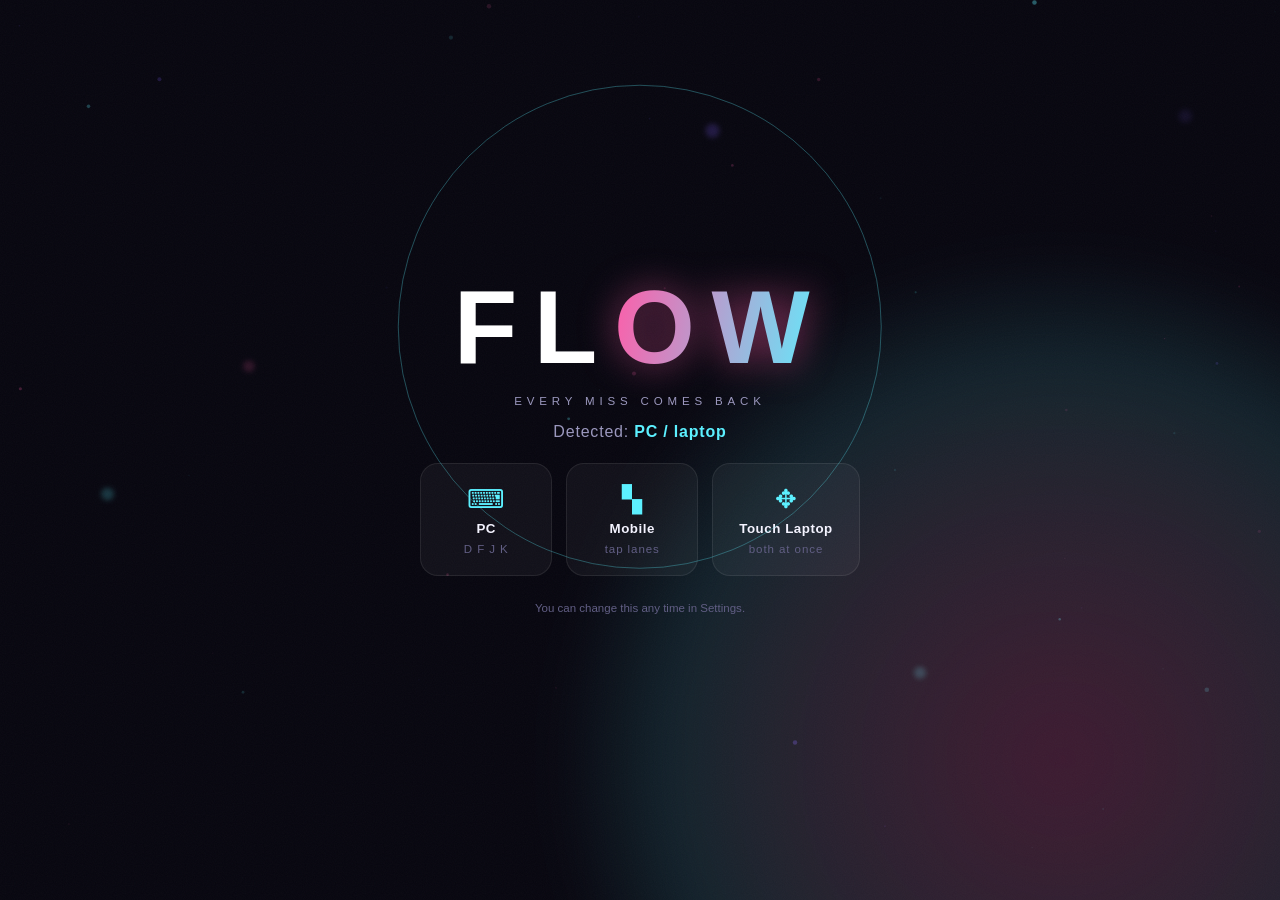
==== commit d4b13ddc: "Visual polish pass + Tile Hopper mode Hit feedback: - Judgement text is larger, punchier and tier-co" ====
--- a/index.html
+++ b/index.html
@@ -262,6 +262,8 @@
 
   <div id="touch-lanes" class="touch-lanes hidden"></div>
 
+  <div id="combo-wash" class="combo-wash"></div>
+  <div id="judge-float" class="judge-float"></div>
   <div id="judgement-pop" class="judgement-pop"></div>
   <div id="event-banner" class="event-banner"></div>
 
--- a/css/style.css
+++ b/css/style.css
@@ -414,30 +414,51 @@
 #album-corner-title{ font-weight:700; white-space:nowrap; overflow:hidden; text-overflow:ellipsis }
 #album-corner-artist{ color:var(--dim); white-space:nowrap; overflow:hidden; text-overflow:ellipsis }
 
-.hud-combo-wrap{ position:absolute; left:0; right:0; top:24%; display:flex; justify-content:center; z-index:5; pointer-events:none }
-.hud-combo{ text-align:center; line-height:1 }
+.hud-combo-wrap{ position:absolute; left:0; right:0; top:16%; display:flex; justify-content:center; z-index:5; pointer-events:none }
+.hud-combo{ text-align:center; line-height:1; --combo-scale:1 }
 .hud-combo b{
-  display:block; font-size:3.4rem; font-weight:900; font-variant-numeric:tabular-nums;
+  display:block; font-weight:900; font-variant-numeric:tabular-nums;
+  font-size:calc(3.2rem * var(--combo-scale));
   background:linear-gradient(180deg,#fff,var(--p2)); -webkit-background-clip:text; background-clip:text; color:transparent;
-  filter:drop-shadow(0 0 26px color-mix(in srgb, var(--p2) 65%, transparent));
-}
-.hud-combo small{ font-size:.6rem; letter-spacing:.42em; color:var(--dim) }
-.hud-combo.pulse b{ animation:comboPulse .26s cubic-bezier(.2,.9,.25,1) }
-@keyframes comboPulse{ 0%{ transform:scale(1.28) } 60%{ transform:scale(.97) } 100%{ transform:scale(1) } }
-.hud-combo.milestone b{ animation:comboMile .6s cubic-bezier(.2,.9,.25,1) }
-@keyframes comboMile{ 0%{ transform:scale(1.9); filter:drop-shadow(0 0 60px var(--p3)) } 100%{ transform:scale(1) } }
+  filter:drop-shadow(0 0 calc(22px * var(--combo-scale)) color-mix(in srgb, var(--p2) 70%, transparent));
+  transition:font-size .35s cubic-bezier(.2,.9,.25,1);
+}
+.hud-combo small{ display:block; margin-top:6px; font-size:.6rem; letter-spacing:.42em; color:var(--dim) }
+/* every increment punches, not just milestones */
+.hud-combo.pulse b{ animation:comboPulse .2s cubic-bezier(.16,1.02,.3,1) }
+@keyframes comboPulse{ 0%{ transform:scale(1.32) } 55%{ transform:scale(.95) } 100%{ transform:scale(1) } }
+.hud-combo.milestone b{ animation:comboMile .75s cubic-bezier(.16,1.02,.3,1) }
+@keyframes comboMile{
+  0%{ transform:scale(2.1); filter:drop-shadow(0 0 70px var(--p3)) }
+  40%{ transform:scale(.94) }
+  100%{ transform:scale(1) }
+}
 
 .flow-rail{ position:absolute; left:16px; top:calc(var(--safe-t) + 72px); z-index:6; display:flex; flex-direction:column; gap:6px; pointer-events:none }
 .flow-meter{
   width:120px; height:9px; background:rgba(255,255,255,.09); border-radius:8px; overflow:hidden;
   border:1px solid var(--line); position:relative;
 }
-.flow-fill{ height:100%; width:0%; background:linear-gradient(90deg,var(--p3),var(--p2)); transition:width .16s linear; position:relative }
-.flow-meter.maxed{ box-shadow:0 0 22px var(--p3); animation:flowGlow 1.1s ease-in-out infinite }
-@keyframes flowGlow{ 0%,100%{ box-shadow:0 0 14px var(--p3) } 50%{ box-shadow:0 0 30px var(--p2) } }
+.flow-fill{
+  height:100%; width:0%; background:linear-gradient(90deg,var(--p3),var(--p2)); position:relative;
+  transition:width .42s cubic-bezier(.2,.9,.25,1);   /* fills smoothly, never snaps */
+}
+.flow-fill::after{
+  content:""; position:absolute; right:0; top:0; bottom:0; width:8px;
+  background:#fff; opacity:.55; filter:blur(3px);
+}
+.flow-meter.near{ animation:flowNear 1.6s ease-in-out infinite }
+@keyframes flowNear{ 0%,100%{ box-shadow:0 0 6px color-mix(in srgb,var(--p3) 55%,transparent) } 50%{ box-shadow:0 0 18px var(--p3) } }
+.flow-meter.maxed{ animation:flowGlow .9s ease-in-out infinite }
+@keyframes flowGlow{ 0%,100%{ box-shadow:0 0 16px var(--p3) } 50%{ box-shadow:0 0 34px var(--p2), 0 0 60px var(--p3) } }
 .flow-label{ font-size:.52rem; letter-spacing:.34em; color:var(--dimmer) }
 .echo-debt{ font-size:.6rem; letter-spacing:.16em; color:var(--miss); animation:echoWarn 1.4s ease-in-out infinite }
 @keyframes echoWarn{ 0%,100%{ opacity:.6 } 50%{ opacity:1 } }
+.echo-debt.bump{ animation:echoBump .42s cubic-bezier(.16,1.02,.3,1) }
+@keyframes echoBump{
+  0%{ transform:scale(1.7); color:#fff; text-shadow:0 0 20px var(--miss) }
+  100%{ transform:scale(1); color:var(--miss) }
+}
 
 .ghost-hud{
   position:absolute; right:16px; top:calc(var(--safe-t) + 76px); z-index:6; text-align:right;
@@ -476,26 +497,60 @@
 }
 .touch-lane.pressed::before{ opacity:1 }
 
+/* ---- judgement: reads instantly, tier-coded, punches hard ---- */
 .judgement-pop{
-  position:absolute; left:50%; top:44%; translate:-50% -50%; z-index:6;
-  font-size:1.7rem; font-weight:900; letter-spacing:.16em; opacity:0; pointer-events:none;
-}
-.judgement-pop.show{ animation:judgePop .6s cubic-bezier(.2,.9,.25,1) }
+  position:absolute; left:50%; top:37%; translate:-50% -50%; z-index:6;
+  font-size:2.2rem; font-weight:900; letter-spacing:.2em; opacity:0; pointer-events:none;
+  white-space:nowrap;
+}
+.judgement-pop.show{ animation:judgePop .46s cubic-bezier(.16,1.02,.3,1) }
 @keyframes judgePop{
-  0%{ opacity:0; transform:translate(-50%,-30%) scale(.55) }
-  16%{ opacity:1; transform:translate(-50%,-50%) scale(1.14) }
-  34%{ transform:translate(-50%,-50%) scale(1) }
-  100%{ opacity:0; transform:translate(-50%,-74%) scale(.98) }
-}
-.j-perfect{ color:var(--p3); text-shadow:0 0 26px var(--p3) }
-.j-great{ color:#7cff5c; text-shadow:0 0 26px #7cff5c }
-.j-good{ color:#ffd75c; text-shadow:0 0 26px #ffd75c }
-.j-miss{ color:var(--miss); text-shadow:0 0 26px var(--miss) }
-.j-echo{ color:#c08bff; text-shadow:0 0 26px #c08bff }
+  0%{ opacity:0; transform:translate(-50%,-50%) scale(.4) }
+  12%{ opacity:1; transform:translate(-50%,-50%) scale(1.35) }
+  26%{ transform:translate(-50%,-50%) scale(.96) }
+  38%{ opacity:1; transform:translate(-50%,-50%) scale(1) }
+  100%{ opacity:0; transform:translate(-50%,-92%) scale(1.02) }
+}
+.j-perfect{
+  background:linear-gradient(96deg,#ffd75c,#ff5ca8 60%,#ffb35c);
+  -webkit-background-clip:text; background-clip:text; color:transparent;
+  filter:drop-shadow(0 0 26px rgba(255,150,190,.95)) drop-shadow(0 0 46px rgba(255,215,92,.55));
+}
+.j-great{ color:#7cff5c; text-shadow:0 0 22px #7cff5c, 0 0 44px rgba(124,255,92,.5) }
+.j-good{ color:#5aa9ff; text-shadow:0 0 22px #5aa9ff, 0 0 44px rgba(90,169,255,.45) }
+.j-miss{ color:#c9c3d6; text-shadow:0 0 18px var(--miss), 0 0 36px rgba(255,84,112,.5) }
+.j-echo{ color:#c08bff; text-shadow:0 0 26px #c08bff, 0 0 48px rgba(192,139,255,.5) }
+
+/* lane-anchored judgement — pops at the tile, not just screen centre */
+.judge-float{ position:absolute; inset:0; z-index:6; pointer-events:none; overflow:hidden }
+.judge-float b{
+  position:absolute; font-size:1rem; font-weight:900; letter-spacing:.14em; opacity:0;
+  translate:-50% -50%; white-space:nowrap;
+}
+.judge-float b.fire{ animation:floatJudge .62s cubic-bezier(.16,1.02,.3,1) }
+@keyframes floatJudge{
+  0%{ opacity:0; transform:scale(.5) translateY(0) }
+  14%{ opacity:1; transform:scale(1.18) translateY(-6px) }
+  30%{ transform:scale(1) translateY(-14px) }
+  100%{ opacity:0; transform:scale(.95) translateY(-64px) }
+}
+
+/* ---- combo streak edge wash ---- */
+.combo-wash{
+  position:absolute; inset:0; z-index:2; pointer-events:none; opacity:0;
+  transition:opacity .5s ease;
+  background:
+    linear-gradient(90deg, var(--wash,#7c5cff) 0%, transparent 22%),
+    linear-gradient(270deg, var(--wash,#7c5cff) 0%, transparent 22%),
+    linear-gradient(0deg, var(--wash,#7c5cff) 0%, transparent 26%);
+  mix-blend-mode:screen;
+}
+.combo-wash.surge{ animation:washSurge .8s ease-out }
+@keyframes washSurge{ 0%{ filter:brightness(3) } 100%{ filter:brightness(1) } }
 
 .event-banner{
-  position:absolute; left:50%; top:34%; translate:-50% -50%; z-index:8; opacity:0; pointer-events:none;
-  font-size:1.5rem; font-weight:900; letter-spacing:.34em; text-align:center; white-space:nowrap;
+  position:absolute; left:50%; top:61%; translate:-50% -50%; z-index:8; opacity:0; pointer-events:none;
+  font-size:1.35rem; font-weight:900; letter-spacing:.32em; text-align:center; white-space:nowrap;
 }
 .event-banner small{ display:block; font-size:.58rem; letter-spacing:.28em; margin-top:8px; opacity:.8; font-weight:600 }
 .event-banner.show{ animation:bannerIn 2.1s cubic-bezier(.2,.9,.25,1) }
@@ -553,7 +608,7 @@
     background:linear-gradient(180deg,transparent,rgba(5,4,14,.72) 62%);
   }
   .hud-combo b{ font-size:2.6rem }
-  .hud-combo-wrap{ top:19% }
+  .hud-combo-wrap{ top:13% }
   .narrative-art{ width:112px; height:112px }
   .results-grade{ font-size:4.4rem }
 }
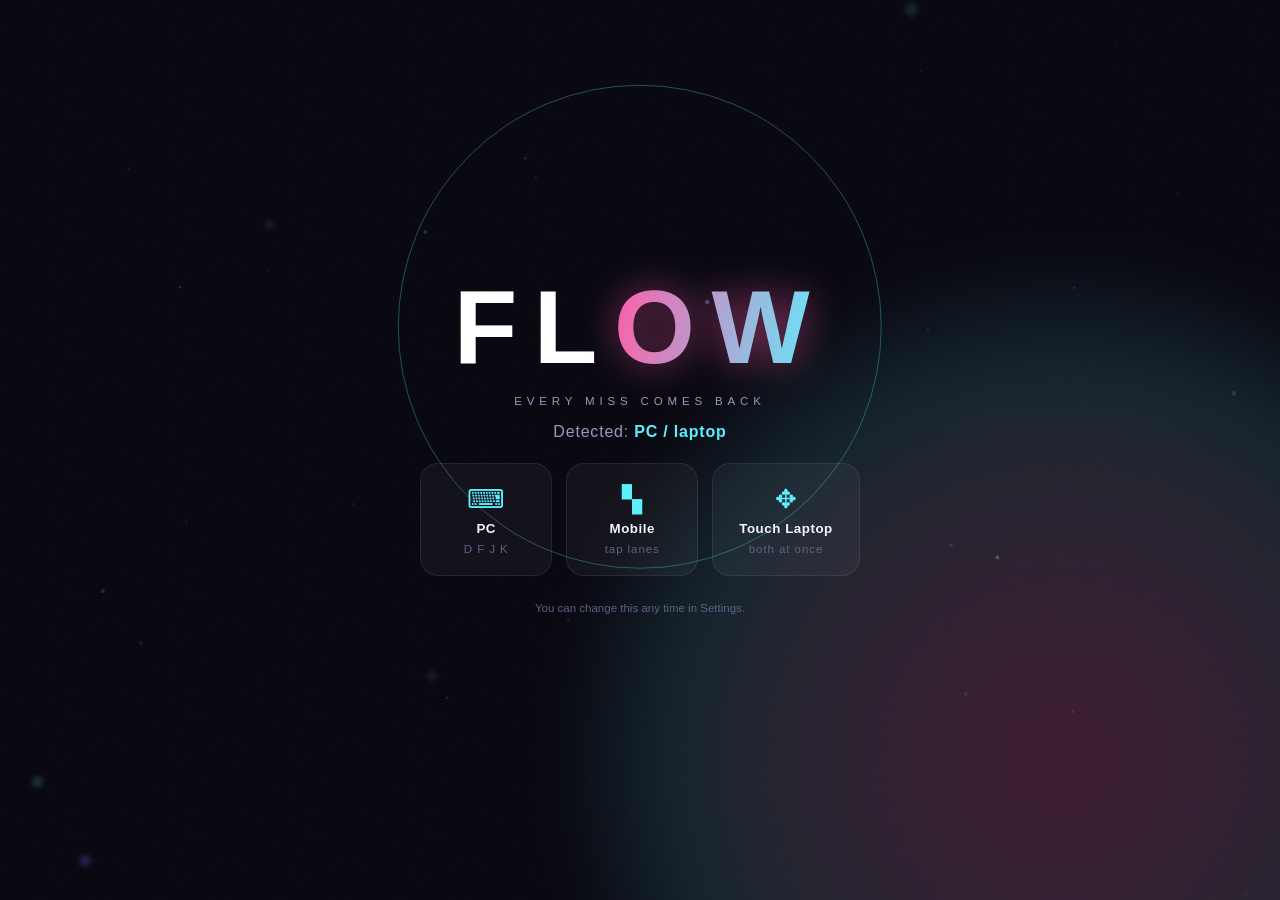
==== commit 6b7bfea8: "Single-file build, folder/batch import, embedded cover art Ship as one self-contained file (the actu" ====
--- a/index.html
+++ b/index.html
@@ -165,38 +165,36 @@
       <span class="search-icon">⌕</span>
       <input id="library-search" type="search" placeholder="Search artist or title…" autocomplete="off" />
     </div>
+    <button id="btn-add-folder" class="ghost-btn small">Folder</button>
     <button id="btn-add-track" class="primary-btn small">＋ Add</button>
   </div>
   <div id="library-empty" class="library-empty">
     <div class="empty-art"></div>
-    <p>Drop in a song you own — Flow reads its waveform, builds a chart, and paints the whole stage with the colors of its cover.</p>
+    <p>Drag in songs — or a whole folder — and Flow reads each file's own title, artist and cover art, builds a chart from its waveform, and paints the stage with the cover's colours.<br><br>MP3 · M4A · FLAC · OGG · WAV</p>
   </div>
   <button id="btn-streaming" class="streaming-link">Why can't I connect Spotify or Apple Music?</button>
   <div id="library-list" class="library-list"></div>
 
-  <input type="file" id="file-audio" accept="audio/*" class="hidden-input" />
-  <input type="file" id="file-art" accept="image/*" class="hidden-input" />
-  <input type="file" id="file-lyrics" accept=".lrc,.txt" class="hidden-input" />
-</section>
-
-<!-- ============ ADD TRACK MODAL ============ -->
-<div id="modal-add-track" class="modal hidden">
-  <div class="modal-card">
-    <h3>Add a song</h3>
-    <button class="upload-row" id="pick-audio"><b>🎧</b><span id="pick-audio-label">Audio file — required</span></button>
-    <button class="upload-row" id="pick-art"><b>🖼</b><span id="pick-art-label">Album art — optional</span></button>
-    <button class="upload-row" id="pick-lyrics"><b>📝</b><span id="pick-lyrics-label">Lyrics .lrc / .txt — optional</span></button>
-    <div id="art-preview-wrap" class="art-preview-wrap hidden">
-      <img id="art-preview" alt="album art preview" />
-      <div id="art-swatches" class="art-swatches"></div>
-    </div>
-    <label class="field"><span>Title</span><input id="add-title" type="text" placeholder="Song title" /></label>
-    <label class="field"><span>Artist</span><input id="add-artist" type="text" placeholder="Artist name" /></label>
-    <div class="modal-actions">
-      <button id="add-cancel" class="ghost-btn">Cancel</button>
-      <button id="add-save" class="primary-btn">Save</button>
-    </div>
-  </div>
+  <input type="file" id="file-batch" accept="audio/*,image/*,.lrc,.txt,.mp3,.m4a,.flac,.ogg,.opus,.wav" multiple class="hidden-input" />
+  <input type="file" id="file-folder" webkitdirectory directory multiple class="hidden-input" />
+</section>
+
+<div id="drop-overlay" class="drop-overlay hidden">
+  <div class="drop-inner">
+    <div class="drop-icon">♪</div>
+    <div class="drop-title">Drop songs or a whole folder</div>
+    <div class="drop-sub">Cover art and titles are read from the files themselves</div>
+  </div>
+</div>
+
+<div id="import-toast" class="import-toast hidden">
+  <div class="it-bar"><i id="it-fill"></i></div>
+  <div id="it-text" class="it-text">Importing…</div>
+</div>
+
+<div id="error-toast" class="error-toast hidden">
+  <div id="error-text"></div>
+  <button id="error-close">✕</button>
 </div>
 
 <!-- ============ STREAMING MODAL ============ -->
@@ -309,6 +307,7 @@
 
 <script src="js/vendor/three.min.js"></script>
 <script src="js/device.js"></script>
+<script src="js/tags.js"></script>
 <script src="js/persist.js"></script>
 <script src="js/color.js"></script>
 <script src="js/audio-engine.js"></script>
--- a/css/style.css
+++ b/css/style.css
@@ -615,3 +615,45 @@
 @media (prefers-reduced-motion:reduce){
   *,*::before,*::after{ animation-duration:.001s !important; animation-iteration-count:1 !important; transition-duration:.001s !important }
 }
+
+
+/* ---------- drop zone, import progress, error surface ---------- */
+.drop-overlay{
+  position:fixed; inset:0; z-index:80; display:flex; align-items:center; justify-content:center;
+  background:rgba(6,5,16,.82); backdrop-filter:blur(10px); pointer-events:none;
+  animation:fadeIn .18s ease;
+}
+.drop-inner{
+  border:2px dashed color-mix(in srgb, var(--p3) 55%, transparent); border-radius:24px;
+  padding:48px 56px; text-align:center; background:color-mix(in srgb, var(--p1) 10%, transparent);
+  animation:dropPulse 1.4s ease-in-out infinite;
+}
+@keyframes dropPulse{ 0%,100%{ transform:scale(1) } 50%{ transform:scale(1.02) } }
+.drop-icon{ font-size:2.6rem; color:var(--p3); margin-bottom:10px; }
+.drop-title{ font-size:1.15rem; font-weight:800; letter-spacing:.02em; }
+.drop-sub{ color:var(--dim); font-size:.8rem; margin-top:6px; }
+
+.import-toast{
+  position:fixed; left:50%; bottom:26px; translate:-50% 0; z-index:85; width:min(360px,90vw);
+  background:var(--bg2); border:1px solid var(--line); border-radius:16px; padding:14px 16px;
+  box-shadow:0 18px 44px rgba(0,0,0,.55); animation:cardRise .3s cubic-bezier(.2,.9,.25,1);
+}
+.it-bar{ height:5px; background:rgba(255,255,255,.09); border-radius:4px; overflow:hidden; margin-bottom:9px; }
+.it-bar i{ display:block; height:100%; width:0%; background:linear-gradient(90deg,var(--p3),var(--p2)); transition:width .25s ease; }
+.it-text{ font-size:.78rem; color:var(--dim); white-space:nowrap; overflow:hidden; text-overflow:ellipsis; }
+
+.error-toast{
+  position:fixed; left:50%; bottom:26px; translate:-50% 0; z-index:90; width:min(440px,92vw);
+  background:#2a1020; border:1px solid color-mix(in srgb, var(--miss) 50%, transparent);
+  border-radius:14px; padding:13px 14px; display:flex; gap:12px; align-items:flex-start;
+  box-shadow:0 18px 44px rgba(0,0,0,.6); animation:cardRise .3s cubic-bezier(.2,.9,.25,1);
+}
+.error-toast div{ flex:1; font-size:.8rem; line-height:1.5; color:#ffd9e2; }
+.error-toast button{ background:none; border:none; color:var(--miss); cursor:pointer; font-size:.9rem; padding:2px 4px; }
+
+/* boot fallback when WebGL is missing */
+.boot-fatal{
+  margin-top:1.4rem; padding:16px 18px; border-radius:14px; max-width:520px;
+  background:rgba(255,84,112,.08); border:1px solid color-mix(in srgb, var(--miss) 40%, transparent);
+  color:#ffd9e2; font-size:.85rem; line-height:1.6; text-align:left;
+}
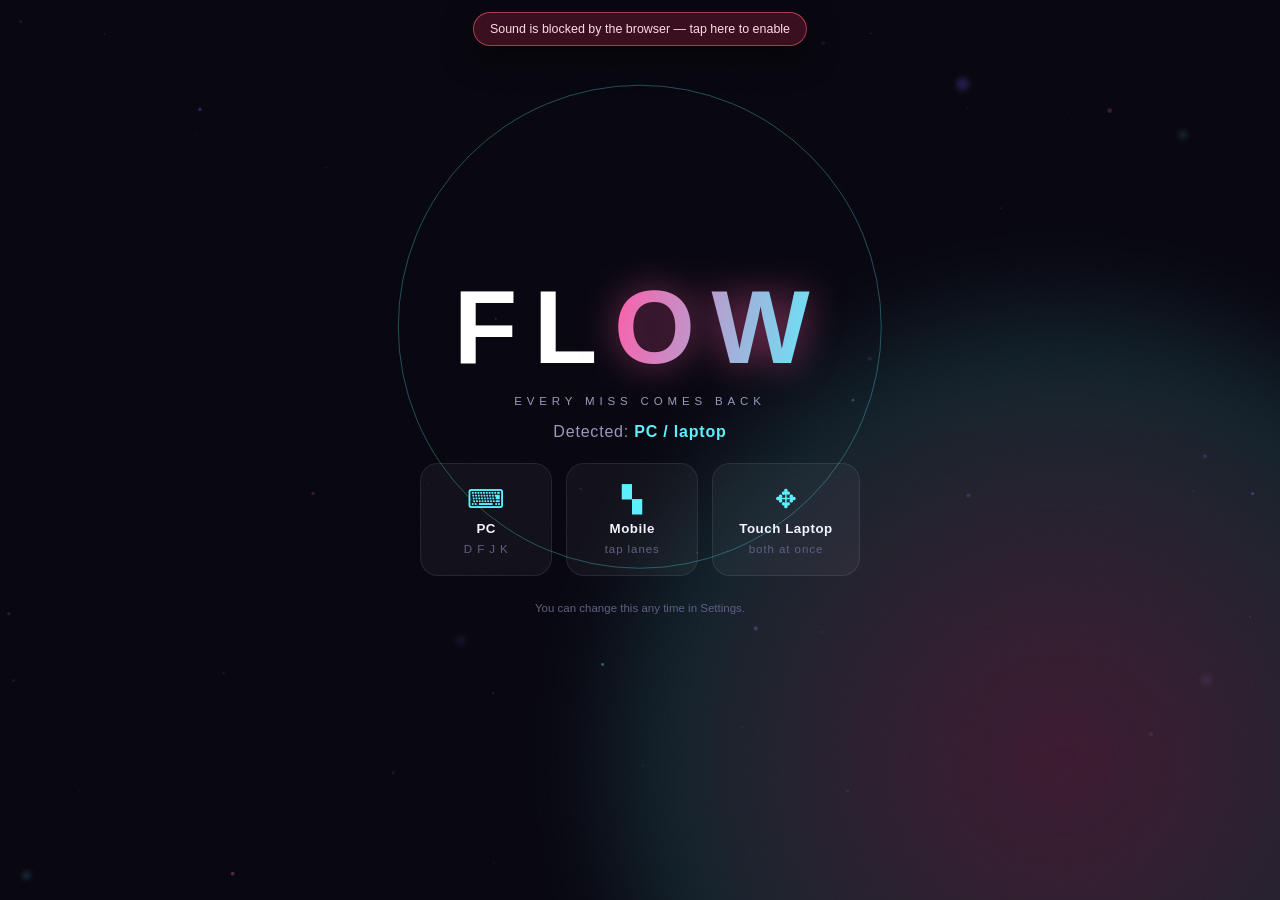
==== commit a63bf890: "Fix silent music and frozen tiles; optimize; big-picture library Root cause of both "I don't hear th" ====
--- a/index.html
+++ b/index.html
@@ -106,6 +106,14 @@
       </select>
     </label>
     <label class="setting-row">
+      <span>Resolution<small id="res-val">Auto</small><small>Lower = much faster on weak laptops</small></span>
+      <input type="range" id="opt-render" min="0" max="150" step="5" value="0" />
+    </label>
+    <label class="setting-row">
+      <span>Volume<small id="vol-val">85%</small></span>
+      <input type="range" id="opt-volume" min="0" max="120" step="5" value="85" />
+    </label>
+    <label class="setting-row">
       <span>Screen shake</span>
       <input type="checkbox" id="opt-shake" checked />
     </label>
@@ -154,30 +162,76 @@
   </div>
 </section>
 
-<!-- ============ YOUR MUSIC ============ -->
+<!-- ============ YOUR MUSIC — big-picture library ============ -->
 <section id="screen-library" class="screen">
-  <div class="panel-header">
+  <div class="lib-top">
     <button class="back-btn" data-go="screen-menu">←</button>
-    <h2>Your Music</h2>
-  </div>
-  <div class="library-toolbar">
     <div class="search-wrap">
       <span class="search-icon">⌕</span>
-      <input id="library-search" type="search" placeholder="Search artist or title…" autocomplete="off" />
+      <input id="library-search" type="search" placeholder="Search your music…" autocomplete="off" />
+    </div>
+    <div class="filter-chips" id="filter-chips">
+      <button class="chip active" data-filter="all">All</button>
+      <button class="chip" data-filter="title">Songs</button>
+      <button class="chip" data-filter="artist">Artists</button>
     </div>
     <button id="btn-add-folder" class="ghost-btn small">Folder</button>
     <button id="btn-add-track" class="primary-btn small">＋ Add</button>
   </div>
+
+  <div id="lib-hero" class="lib-hero hidden">
+    <div class="hero-art-wrap">
+      <img id="hero-art" alt="" />
+      <div id="hero-glow" class="hero-glow"></div>
+    </div>
+    <div class="hero-info">
+      <div id="hero-album" class="hero-album"></div>
+      <h3 id="hero-title" class="hero-title"></h3>
+      <div id="hero-artist" class="hero-artist"></div>
+      <div id="hero-meta" class="hero-meta"></div>
+      <div class="hero-actions">
+        <button id="hero-play" class="primary-btn">▶ Play</button>
+        <button id="hero-lyrics" class="ghost-btn small">Lyrics</button>
+        <button id="hero-delete" class="ghost-btn small danger">Remove</button>
+      </div>
+    </div>
+  </div>
+
   <div id="library-empty" class="library-empty">
     <div class="empty-art"></div>
     <p>Drag in songs — or a whole folder — and Flow reads each file's own title, artist and cover art, builds a chart from its waveform, and paints the stage with the cover's colours.<br><br>MP3 · M4A · FLAC · OGG · WAV</p>
-  </div>
-  <button id="btn-streaming" class="streaming-link">Why can't I connect Spotify or Apple Music?</button>
-  <div id="library-list" class="library-list"></div>
+    <button id="btn-streaming" class="streaming-link">Why can't I connect Spotify or Apple Music?</button>
+  </div>
+
+  <div id="library-grid" class="library-grid"></div>
+  <div id="lib-count" class="lib-count"></div>
 
   <input type="file" id="file-batch" accept="audio/*,image/*,.lrc,.txt,.mp3,.m4a,.flac,.ogg,.opus,.wav" multiple class="hidden-input" />
   <input type="file" id="file-folder" webkitdirectory directory multiple class="hidden-input" />
 </section>
+
+<!-- ============ LYRICS EDITOR (no file needed) ============ -->
+<div id="modal-lyrics" class="modal hidden">
+  <div class="modal-card wide">
+    <h3>Lyrics — <span id="lyr-song"></span></h3>
+    <p class="modal-note">
+      Paste lyrics straight in, or fetch timed lyrics from LRCLIB (a free, open
+      lyrics database — no account needed). Timestamped <code>[mm:ss.xx]</code>
+      lines scroll in sync; plain text is spread evenly across the song.
+    </p>
+    <div class="lyr-actions">
+      <button id="lyr-fetch" class="primary-btn small">⌕ Find lyrics online</button>
+      <span id="lyr-status" class="lyr-status"></span>
+    </div>
+    <textarea id="lyr-text" class="lyr-text" spellcheck="false"
+      placeholder="[00:12.50]Paste or type lyrics here&#10;[00:15.00]Timestamps are optional"></textarea>
+    <div class="modal-actions">
+      <button id="lyr-clear" class="ghost-btn small danger">Clear</button>
+      <button id="lyr-cancel" class="ghost-btn">Cancel</button>
+      <button id="lyr-save" class="primary-btn">Save lyrics</button>
+    </div>
+  </div>
+</div>
 
 <div id="drop-overlay" class="drop-overlay hidden">
   <div class="drop-inner">
@@ -186,6 +240,8 @@
     <div class="drop-sub">Cover art and titles are read from the files themselves</div>
   </div>
 </div>
+
+<button id="audio-blocked" class="audio-blocked hidden">Sound is blocked by the browser — tap here to enable</button>
 
 <div id="import-toast" class="import-toast hidden">
   <div class="it-bar"><i id="it-fill"></i></div>
--- a/css/style.css
+++ b/css/style.css
@@ -46,7 +46,7 @@
   100%{ transform:scale(1.12) translate(-4vmax,-3vmax); filter:blur(30px) hue-rotate(38deg); }
 }
 .grain{
-  position:absolute; inset:0; opacity:.035; mix-blend-mode:overlay;
+  position:absolute; inset:0; opacity:.03;
   background-image:url("data:image/svg+xml;utf8,<svg xmlns='http://www.w3.org/2000/svg' width='120' height='120'><filter id='n'><feTurbulence type='fractalNoise' baseFrequency='.9' numOctaves='3'/></filter><rect width='120' height='120' filter='url(%23n)'/></svg>");
 }
 body.in-game #fx-layer{ display:none; }
@@ -316,27 +316,6 @@
   align-self:flex-start;
 }
 .streaming-link:hover{ color:var(--p3); }
-.library-list{ flex:1; overflow-y:auto; padding:0 22px 22px; display:flex; flex-direction:column; gap:9px; }
-.track-row{
-  display:flex; align-items:center; gap:13px; background:var(--card); border:1px solid var(--line);
-  border-radius:15px; padding:10px; cursor:pointer; position:relative; overflow:hidden;
-  transition:transform .18s, background .18s, border-color .18s;
-  animation:itemIn .4s backwards;
-}
-.track-row::before{
-  content:""; position:absolute; left:0; top:0; bottom:0; width:3px;
-  background:var(--row-accent,var(--p1)); opacity:0; transition:opacity .2s;
-}
-.track-row:hover{ transform:translateX(5px); background:rgba(255,255,255,.07); }
-.track-row:hover::before{ opacity:1 }
-.track-art{ width:54px; height:54px; border-radius:11px; object-fit:cover; background:#1a1830; flex-shrink:0; }
-.track-meta{ flex:1; min-width:0 }
-.track-title{ font-weight:600; white-space:nowrap; overflow:hidden; text-overflow:ellipsis }
-.track-artist{ color:var(--dim); font-size:.82rem; white-space:nowrap; overflow:hidden; text-overflow:ellipsis }
-.track-tags{ display:flex; gap:5px; margin-top:3px }
-.track-tag{ font-size:.58rem; letter-spacing:.1em; color:var(--dimmer); border:1px solid var(--line); border-radius:20px; padding:1px 7px }
-.track-del{ background:none; border:none; color:var(--miss); font-size:1rem; cursor:pointer; padding:9px; opacity:.6 }
-.track-del:hover{ opacity:1 }
 .hidden-input{ display:none }
 
 /* ---------- modal ---------- */
@@ -470,7 +449,7 @@
 
 /* lyrics — right side */
 .lyrics-panel{
-  position:absolute; top:0; right:0; bottom:0; width:min(320px,32vw); z-index:4;
+  position:absolute; top:0; right:0; bottom:0; width:min(280px,26vw); z-index:4;
   padding:0 20px 0 26px; overflow:hidden; display:flex; align-items:center; pointer-events:none;
   background:linear-gradient(90deg,transparent,rgba(5,4,14,.6) 34%);
   mask:linear-gradient(180deg,transparent,#000 18%,#000 82%,transparent);
@@ -543,7 +522,6 @@
     linear-gradient(90deg, var(--wash,#7c5cff) 0%, transparent 22%),
     linear-gradient(270deg, var(--wash,#7c5cff) 0%, transparent 22%),
     linear-gradient(0deg, var(--wash,#7c5cff) 0%, transparent 26%);
-  mix-blend-mode:screen;
 }
 .combo-wash.surge{ animation:washSurge .8s ease-out }
 @keyframes washSurge{ 0%{ filter:brightness(3) } 100%{ filter:brightness(1) } }
@@ -657,3 +635,116 @@
   background:rgba(255,84,112,.08); border:1px solid color-mix(in srgb, var(--miss) 40%, transparent);
   color:#ffd9e2; font-size:.85rem; line-height:1.6; text-align:left;
 }
+
+.audio-blocked{
+  position:fixed; left:50%; top:calc(var(--safe-t) + 12px); translate:-50% 0; z-index:95;
+  background:#3a1020; border:1px solid color-mix(in srgb, var(--miss) 60%, transparent);
+  color:#ffd9e2; border-radius:20px; padding:9px 16px; font-size:.78rem; cursor:pointer;
+  box-shadow:0 12px 30px rgba(0,0,0,.5); animation:echoWarn 2s ease-in-out infinite;
+}
+
+
+/* ============ Your Music — big-picture library ============ */
+.lib-top{ display:flex; align-items:center; gap:10px; padding:16px 22px 12px; flex-wrap:wrap; }
+.filter-chips{ display:flex; gap:6px; }
+.chip{
+  background:var(--card); border:1px solid var(--line); color:var(--dim);
+  border-radius:20px; padding:7px 14px; font-size:.76rem; cursor:pointer; letter-spacing:.04em;
+  transition:background .18s, color .18s, border-color .18s;
+}
+.chip:hover{ color:var(--text); }
+.chip.active{
+  background:color-mix(in srgb, var(--p1) 26%, transparent); color:#fff;
+  border-color:color-mix(in srgb, var(--p1) 55%, transparent);
+}
+
+/* hero panel for the focused song */
+.lib-hero{
+  display:flex; gap:22px; align-items:center; margin:0 22px 16px; padding:18px;
+  background:linear-gradient(100deg, color-mix(in srgb, var(--p1) 15%, transparent), transparent 70%);
+  border:1px solid var(--line); border-radius:22px;
+  animation:heroIn .35s cubic-bezier(.2,.9,.25,1);
+}
+@keyframes heroIn{ from{ opacity:0; transform:translateY(10px) } }
+.hero-art-wrap{ position:relative; flex-shrink:0; }
+.hero-art-wrap img{
+  width:132px; height:132px; border-radius:16px; object-fit:cover; display:block;
+  box-shadow:0 18px 40px rgba(0,0,0,.55);
+}
+.hero-glow{
+  position:absolute; inset:-18px; border-radius:30px; z-index:-1; filter:blur(26px); opacity:.6;
+  background:var(--hero-glow,var(--p1));
+}
+.hero-info{ min-width:0; flex:1; }
+.hero-album{ font-size:.6rem; letter-spacing:.24em; color:var(--dimmer); text-transform:uppercase; }
+.hero-title{ margin:4px 0 2px; font-size:1.5rem; line-height:1.15; overflow:hidden; text-overflow:ellipsis; }
+.hero-artist{ color:var(--p3); font-size:.95rem; }
+.hero-meta{ display:flex; gap:7px; flex-wrap:wrap; margin-top:9px; }
+.hero-meta span{
+  font-size:.6rem; letter-spacing:.12em; color:var(--dimmer);
+  border:1px solid var(--line); border-radius:20px; padding:3px 9px;
+}
+.hero-actions{ display:flex; gap:9px; margin-top:14px; flex-wrap:wrap; }
+.ghost-btn.danger{ color:var(--miss); border-color:color-mix(in srgb,var(--miss) 35%,transparent); }
+
+/* cover grid */
+.library-grid{
+  flex:1; overflow-y:auto; padding:0 22px 10px; display:grid; gap:16px;
+  grid-template-columns:repeat(auto-fill,minmax(140px,1fr)); align-content:start;
+}
+.bp-tile{
+  background:none; border:none; padding:0; cursor:pointer; text-align:left;
+  animation:cardRise .4s backwards cubic-bezier(.2,.9,.25,1);
+}
+.bp-cover{
+  position:relative; width:100%; aspect-ratio:1; border-radius:14px; overflow:hidden;
+  border:2px solid transparent; background:#16142c;
+  transition:transform .22s cubic-bezier(.2,.9,.25,1), border-color .22s, box-shadow .22s;
+}
+.bp-cover img{ width:100%; height:100%; object-fit:cover; display:block; }
+.bp-cover::after{
+  content:"▶"; position:absolute; inset:0; display:flex; align-items:center; justify-content:center;
+  background:rgba(6,5,16,.55); color:#fff; font-size:1.5rem; opacity:0; transition:opacity .2s;
+}
+.bp-tile:hover .bp-cover, .bp-tile:focus-visible .bp-cover{
+  transform:translateY(-6px) scale(1.04);
+  border-color:color-mix(in srgb,var(--p3) 70%,transparent);
+  box-shadow:0 16px 38px rgba(0,0,0,.5);
+}
+.bp-tile:hover .bp-cover::after{ opacity:1; }
+.bp-tile.selected .bp-cover{
+  border-color:var(--p2);
+  box-shadow:0 0 0 3px color-mix(in srgb,var(--p2) 30%,transparent), 0 16px 38px rgba(0,0,0,.5);
+}
+.bp-name{ display:block; margin-top:8px; font-size:.82rem; font-weight:600; overflow:hidden; text-overflow:ellipsis; white-space:nowrap; }
+.bp-sub{ display:block; font-size:.7rem; color:var(--dim); overflow:hidden; text-overflow:ellipsis; white-space:nowrap; }
+.bp-badge{
+  position:absolute; top:7px; right:7px; z-index:1; font-size:.55rem; letter-spacing:.1em;
+  background:rgba(6,5,16,.8); border-radius:20px; padding:2px 7px; color:var(--p3);
+}
+.lib-count{ padding:2px 22px 16px; font-size:.7rem; color:var(--dimmer); letter-spacing:.1em; }
+
+/* artist grouping header */
+.bp-group{ grid-column:1/-1; font-size:.66rem; letter-spacing:.24em; color:var(--dimmer);
+  text-transform:uppercase; padding:10px 2px 0; border-top:1px solid var(--line); }
+.bp-group:first-child{ border-top:none; padding-top:0; }
+
+/* lyrics editor */
+.modal-card.wide{ width:min(620px,95vw); }
+.lyr-actions{ display:flex; align-items:center; gap:12px; margin-bottom:10px; }
+.lyr-status{ font-size:.76rem; color:var(--dim); }
+.lyr-status.ok{ color:#7cff5c; } .lyr-status.bad{ color:var(--miss); }
+.lyr-text{
+  width:100%; height:230px; resize:vertical; background:var(--card); border:1px solid var(--line);
+  color:var(--text); border-radius:12px; padding:12px; font-size:.85rem; line-height:1.55;
+  font-family:ui-monospace,SFMono-Regular,Menlo,monospace;
+}
+.lyr-text:focus{ outline:none; border-color:color-mix(in srgb,var(--p1) 55%,transparent); }
+
+@media (max-width:720px){
+  .lib-top{ padding:14px 16px 10px; }
+  .lib-hero{ margin:0 16px 12px; padding:14px; gap:14px; }
+  .hero-art-wrap img{ width:92px; height:92px; }
+  .hero-title{ font-size:1.15rem; }
+  .library-grid{ padding:0 16px 10px; grid-template-columns:repeat(auto-fill,minmax(108px,1fr)); gap:12px; }
+}
